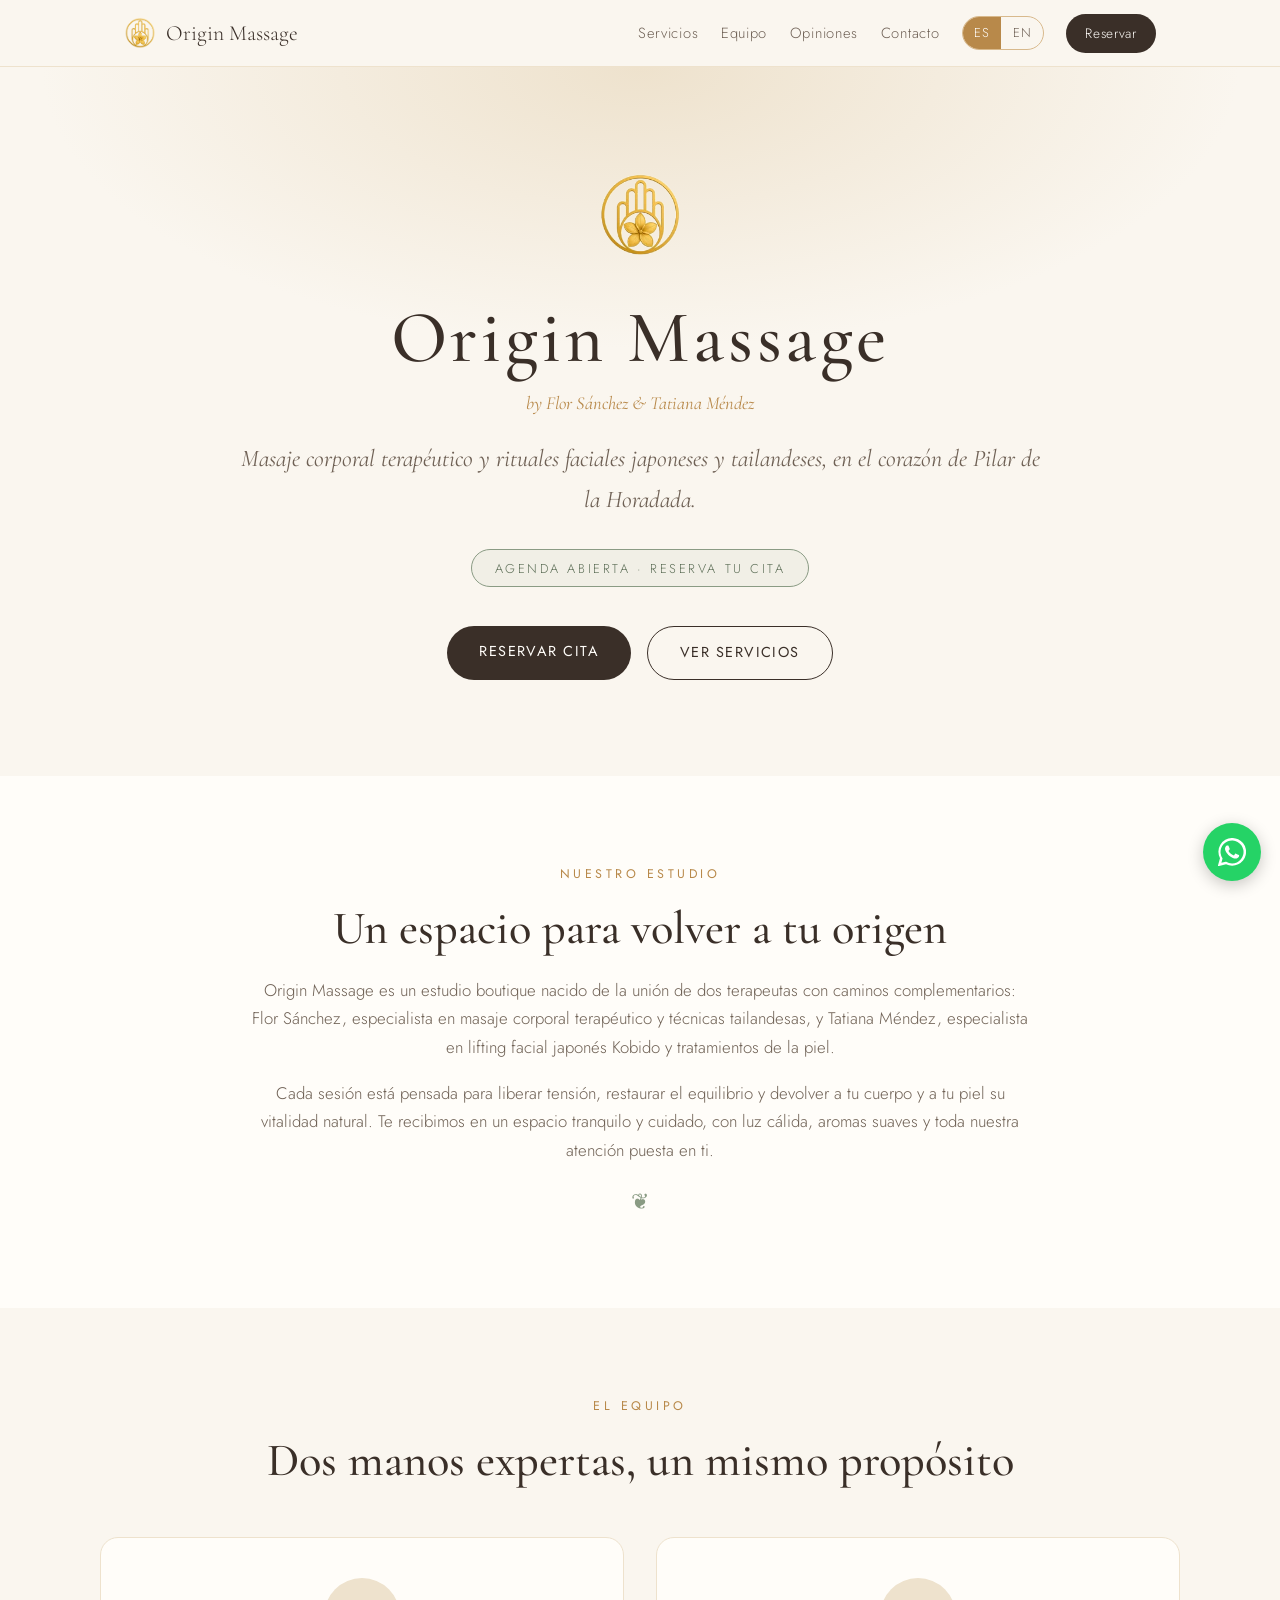
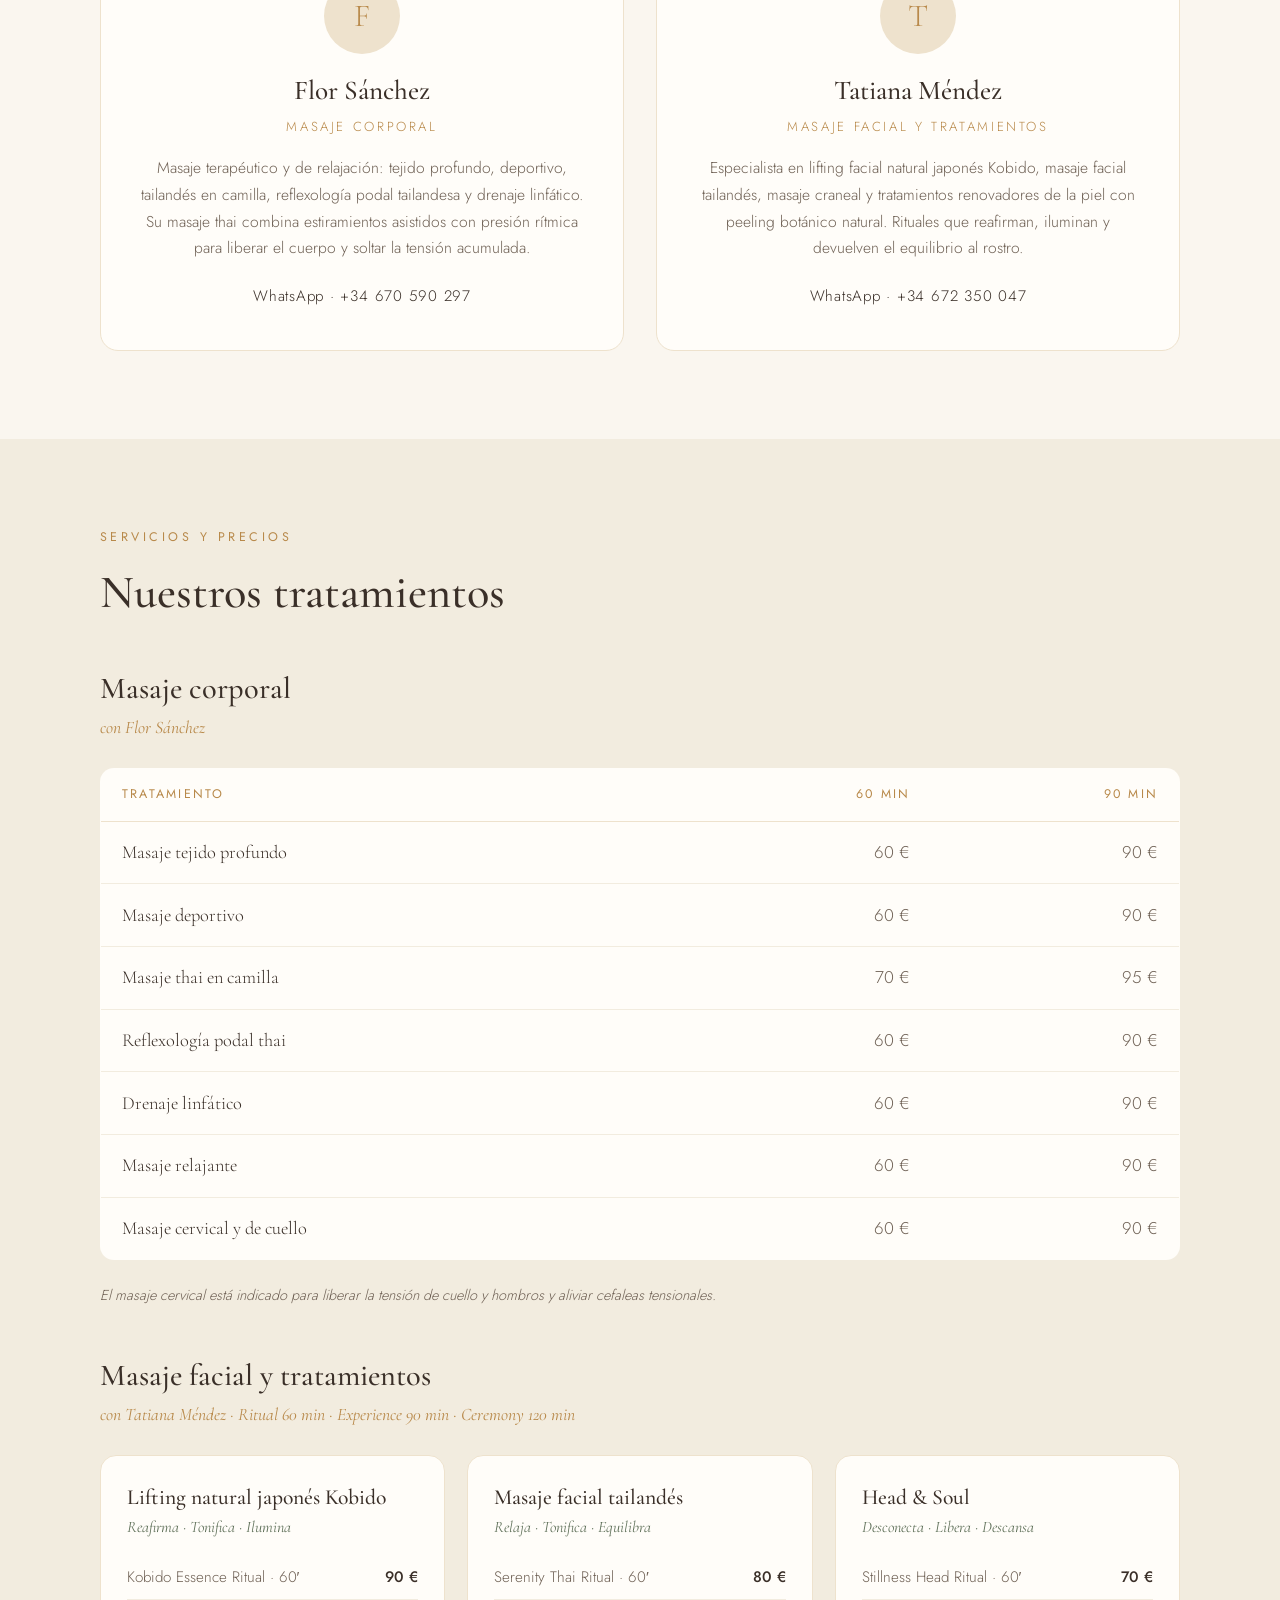
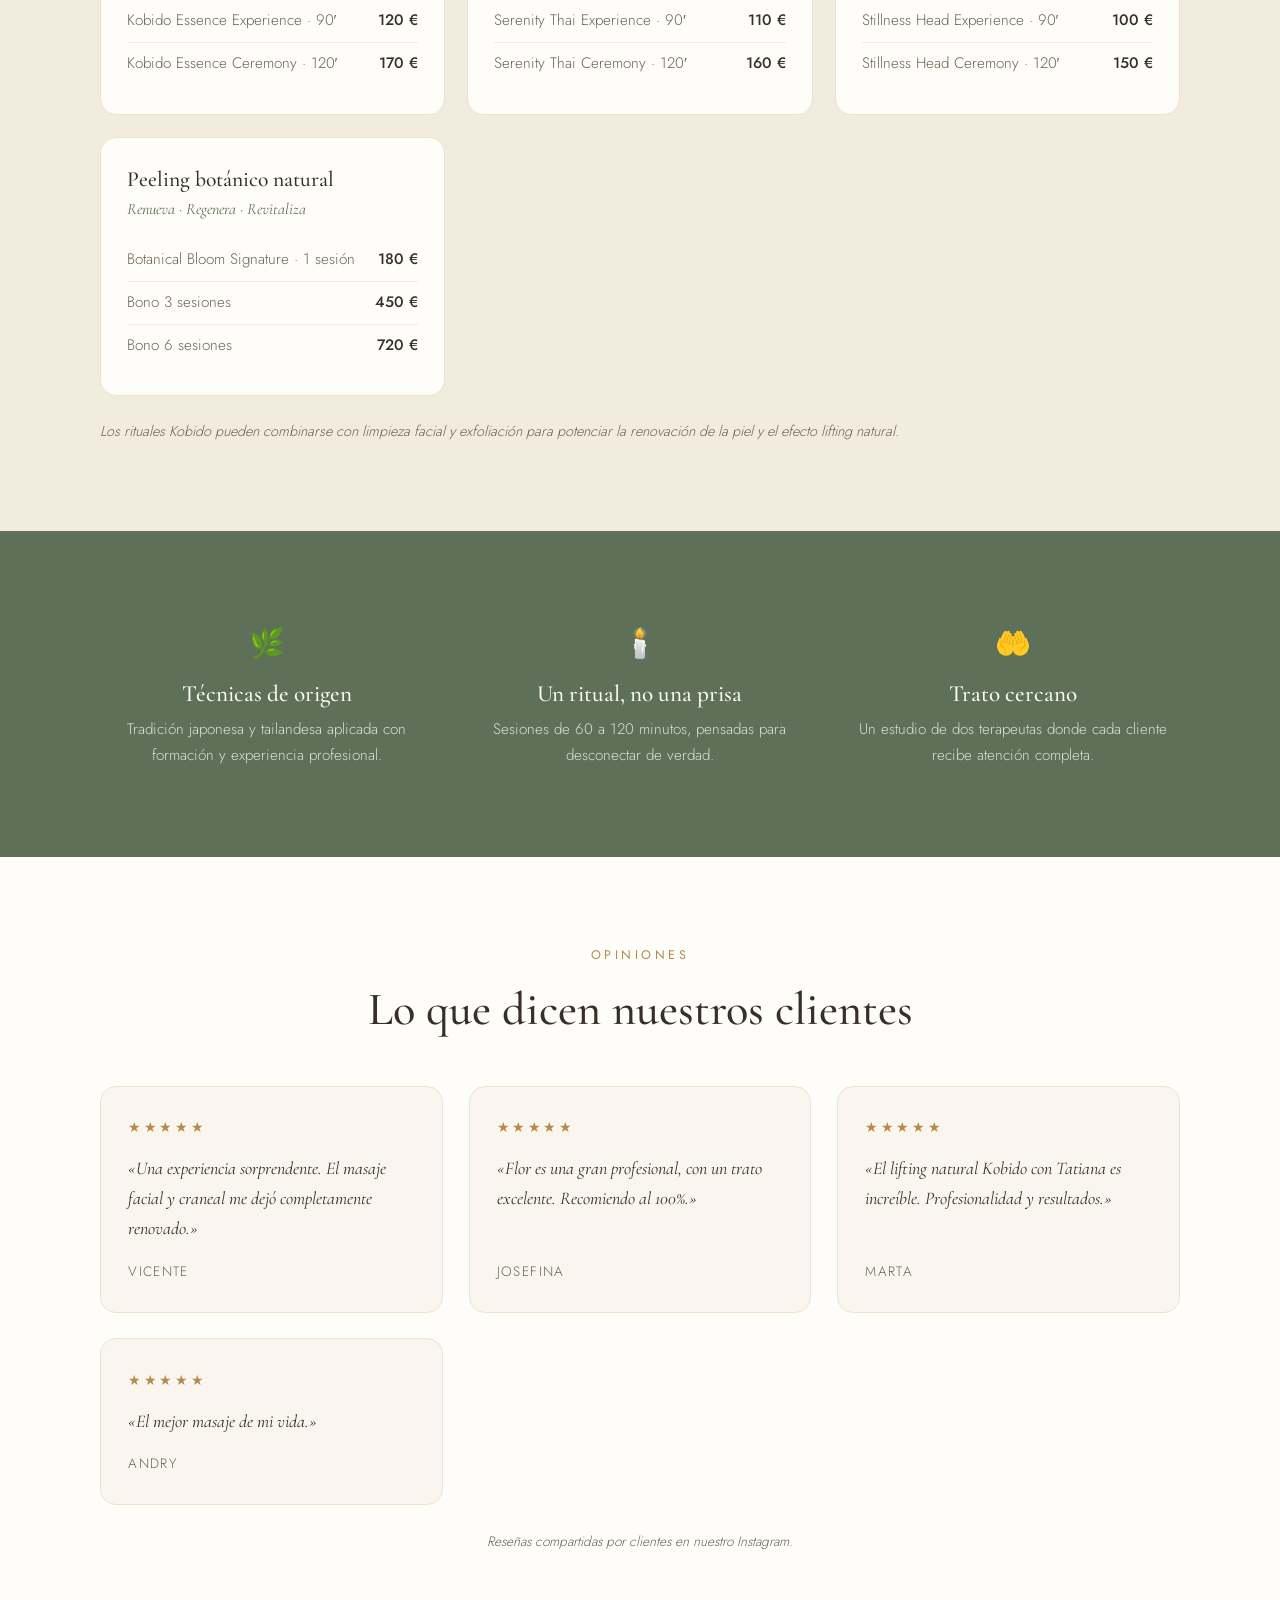
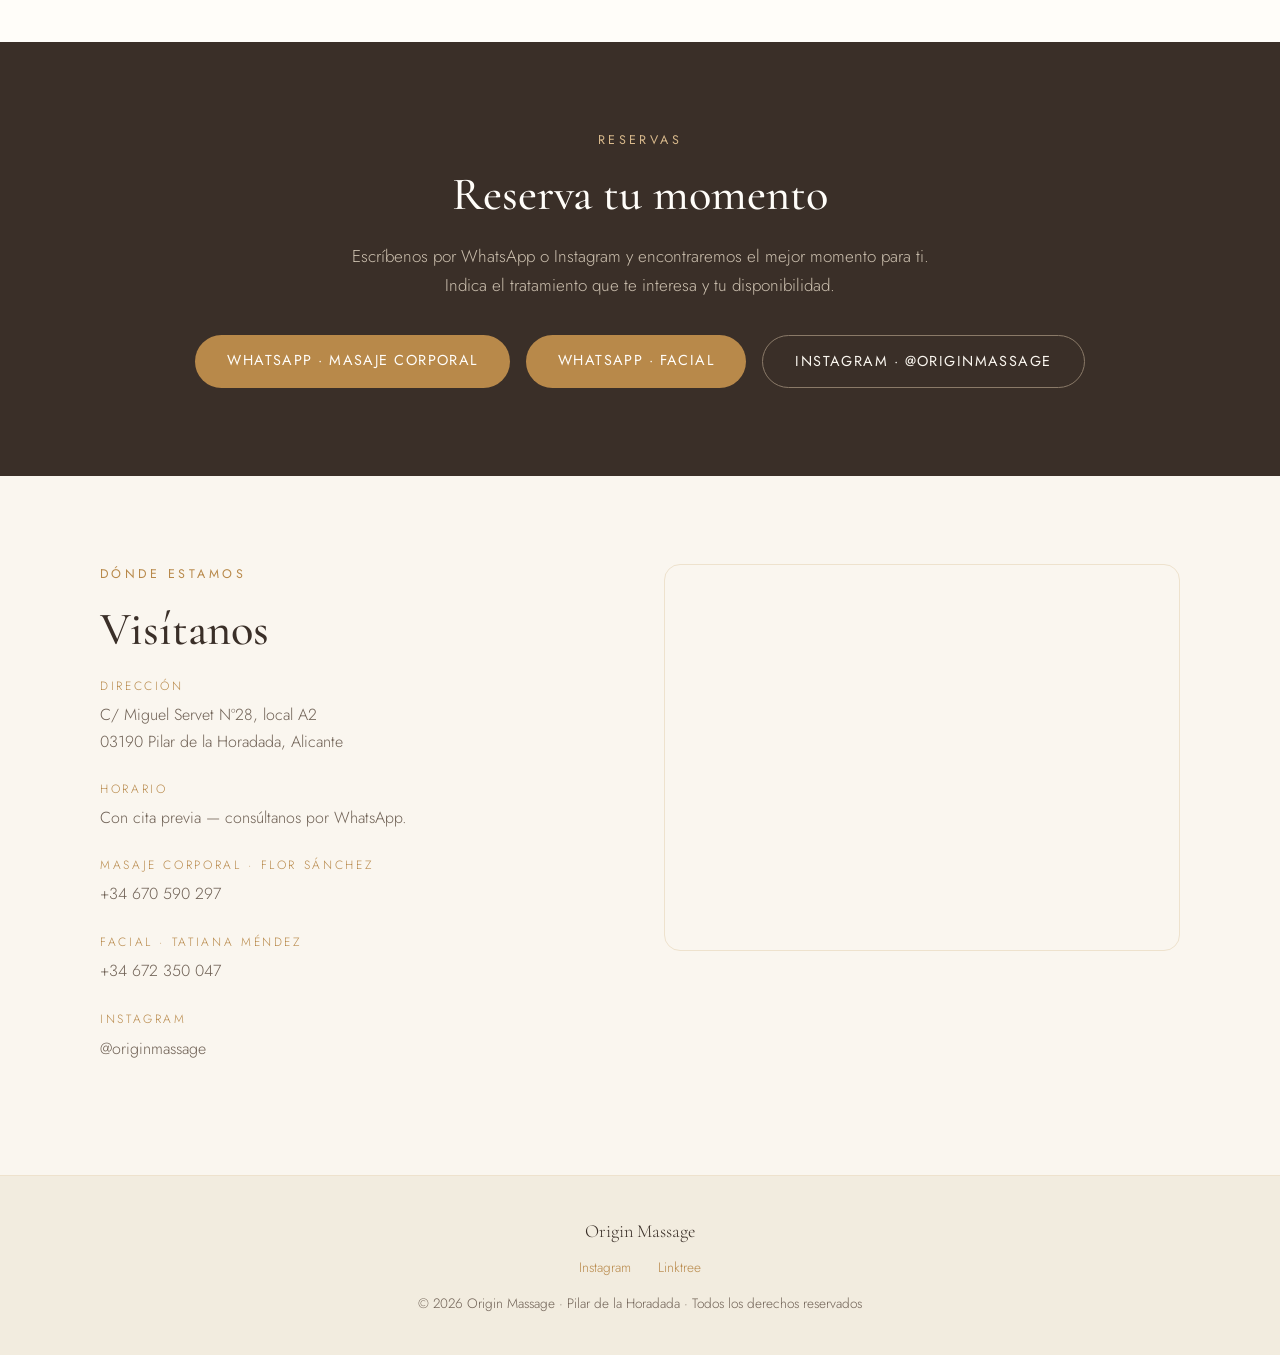
==== index.html @ 12d9b42e "Use the studio's real logo extracted from their Instagram profile 150x150 profile picture with white" ====
<!DOCTYPE html>
<html lang="es">
<head>
<meta charset="UTF-8">
<meta name="viewport" content="width=device-width, initial-scale=1.0">
<title>Origin Massage — Masajes y Tratamientos Faciales en Pilar de la Horadada</title>
<meta name="description" content="Origin Massage: estudio boutique de masaje corporal y tratamientos faciales (lifting japonés Kobido, masaje tailandés, drenaje linfático) en Pilar de la Horadada, Alicante. Reserva por WhatsApp o Instagram.">
<meta property="og:title" content="Origin Massage — Pilar de la Horadada">
<meta property="og:description" content="Masaje corporal terapéutico y rituales faciales Kobido. C/ Miguel Servet 28, Pilar de la Horadada. Reserva tu cita.">
<meta property="og:type" content="website">
<meta property="og:locale" content="es_ES">
<!-- TODO cuando haya dominio definitivo: descomentar y sustituir el dominio -->
<!--
<link rel="canonical" href="https://www.DOMINIO.es/">
<link rel="alternate" hreflang="es" href="https://www.DOMINIO.es/">
<link rel="alternate" hreflang="en" href="https://www.DOMINIO.es/en/">
<link rel="alternate" hreflang="x-default" href="https://www.DOMINIO.es/">
-->
<link rel="preload" href="assets/fonts/cormorant-var.woff2" as="font" type="font/woff2" crossorigin>
<link rel="preload" href="assets/fonts/jost-var.woff2" as="font" type="font/woff2" crossorigin>
<link rel="stylesheet" href="assets/css/style.css">
<link rel="icon" type="image/png" href="assets/img/logo.png">
<script type="application/ld+json">
{
  "@context": "https://schema.org",
  "@type": "HealthAndBeautyBusiness",
  "name": "Origin Massage",
  "alternateName": "ORIGIN MASSAGE by Flor Sánchez",
  "description": "Estudio boutique de masaje corporal y tratamientos faciales en Pilar de la Horadada: lifting japonés Kobido, masaje tailandés, tejido profundo, drenaje linfático.",
  "address": {
    "@type": "PostalAddress",
    "streetAddress": "C/ Miguel Servet Nº28, local A2",
    "addressLocality": "Pilar de la Horadada",
    "addressRegion": "Alicante",
    "postalCode": "03190",
    "addressCountry": "ES"
  },
  "geo": { "@type": "GeoCoordinates", "latitude": 37.859, "longitude": -0.788 },
  "telephone": ["+34670590297", "+34672350047"],
  "sameAs": [
    "https://www.instagram.com/originmassage/",
    "https://linktr.ee/originmassagepilardelahoradada"
  ],
  "priceRange": "€€",
  "currenciesAccepted": "EUR",
  "founder": [
    { "@type": "Person", "name": "Flor Sánchez", "jobTitle": "Masajista terapéutica" },
    { "@type": "Person", "name": "Tatiana Méndez", "jobTitle": "Especialista en masaje facial" }
  ],
  "hasOfferCatalog": {
    "@type": "OfferCatalog",
    "name": "Tratamientos",
    "itemListElement": [
      { "@type": "Offer", "itemOffered": { "@type": "Service", "name": "Masaje tejido profundo (60 min)" }, "price": "60", "priceCurrency": "EUR" },
      { "@type": "Offer", "itemOffered": { "@type": "Service", "name": "Masaje deportivo (60 min)" }, "price": "60", "priceCurrency": "EUR" },
      { "@type": "Offer", "itemOffered": { "@type": "Service", "name": "Masaje thai en camilla (60 min)" }, "price": "70", "priceCurrency": "EUR" },
      { "@type": "Offer", "itemOffered": { "@type": "Service", "name": "Reflexología podal thai (60 min)" }, "price": "60", "priceCurrency": "EUR" },
      { "@type": "Offer", "itemOffered": { "@type": "Service", "name": "Drenaje linfático (60 min)" }, "price": "60", "priceCurrency": "EUR" },
      { "@type": "Offer", "itemOffered": { "@type": "Service", "name": "Masaje relajante (60 min)" }, "price": "60", "priceCurrency": "EUR" },
      { "@type": "Offer", "itemOffered": { "@type": "Service", "name": "Masaje cervical y de cuello (60 min)" }, "price": "60", "priceCurrency": "EUR" },
      { "@type": "Offer", "itemOffered": { "@type": "Service", "name": "Lifting japonés Kobido — Kobido Essence Ritual (60 min)" }, "price": "90", "priceCurrency": "EUR" },
      { "@type": "Offer", "itemOffered": { "@type": "Service", "name": "Masaje facial tailandés — Serenity Thai Ritual (60 min)" }, "price": "80", "priceCurrency": "EUR" },
      { "@type": "Offer", "itemOffered": { "@type": "Service", "name": "Masaje craneal — Stillness Head Ritual (60 min)" }, "price": "70", "priceCurrency": "EUR" },
      { "@type": "Offer", "itemOffered": { "@type": "Service", "name": "Peeling botánico natural — Botanical Bloom Signature (1 sesión)" }, "price": "180", "priceCurrency": "EUR" }
    ]
  }
}
</script>
</head>
<body>

<header>
  <nav class="nav">
    <a href="#top" class="brand" aria-label="Origin Massage">
      <img src="assets/img/logo.png" alt="" width="32" height="32">
      Origin Massage
    </a>
    <button id="menu-btn" class="menu-btn" aria-expanded="false" aria-controls="nav-links" aria-label="Abrir menú">☰</button>
    <div class="nav-links" id="nav-links">
      <a href="#servicios">Servicios</a>
      <a href="#equipo">Equipo</a>
      <a href="#opiniones">Opiniones</a>
      <a href="#contacto">Contacto</a>
      <div class="lang-switch" aria-label="Idioma / Language">
        <a href="./" aria-current="true" lang="es">ES</a>
        <a href="en/" hreflang="en" lang="en">EN</a>
      </div>
      <a href="#reservar" class="nav-book">Reservar</a>
    </div>
  </nav>
</header>

<main id="top">

  <!-- HERO -->
  <section class="hero">
    <img class="hamsa" src="assets/img/logo.png" alt="" width="88" height="88">
    <h1>Origin Massage</h1>
    <div class="by">by Flor Sánchez &amp; Tatiana Méndez</div>
    <p class="tagline">Masaje corporal terapéutico y rituales faciales japoneses y tailandeses, en el corazón de Pilar de la Horadada.</p>
    <div class="open-badge">Agenda abierta · Reserva tu cita</div>
    <div class="hero-ctas">
      <a class="btn btn-solid" href="#reservar">Reservar cita</a>
      <a class="btn btn-line" href="#servicios">Ver servicios</a>
    </div>
  </section>

  <!-- SOBRE NOSOTRAS -->
  <section class="about reveal">
    <div class="wrap">
      <div class="eyebrow">Nuestro estudio</div>
      <h2 class="section-title">Un espacio para volver a tu origen</h2>
      <p>Origin Massage es un estudio boutique nacido de la unión de dos terapeutas con caminos complementarios: Flor Sánchez, especialista en masaje corporal terapéutico y técnicas tailandesas, y Tatiana Méndez, especialista en lifting facial japonés Kobido y tratamientos de la piel.</p>
      <p>Cada sesión está pensada para liberar tensión, restaurar el equilibrio y devolver a tu cuerpo y a tu piel su vitalidad natural. Te recibimos en un espacio tranquilo y cuidado, con luz cálida, aromas suaves y toda nuestra atención puesta en ti.</p>
      <div class="leaf">❦</div>
    </div>
  </section>

  <!-- EQUIPO -->
  <section class="therapists" id="equipo">
    <div class="wrap">
      <div class="eyebrow center">El equipo</div>
      <h2 class="section-title center">Dos manos expertas, un mismo propósito</h2>
      <div class="grid">
        <div class="t-card reveal">
          <div class="monogram">F</div>
          <h3>Flor Sánchez</h3>
          <div class="role">Masaje corporal</div>
          <p>Masaje terapéutico y de relajación: tejido profundo, deportivo, tailandés en camilla, reflexología podal tailandesa y drenaje linfático. Su masaje thai combina estiramientos asistidos con presión rítmica para liberar el cuerpo y soltar la tensión acumulada.</p>
          <a class="phone" href="https://wa.me/34670590297" target="_blank" rel="noopener">WhatsApp · +34 670 590 297</a>
        </div>
        <div class="t-card reveal">
          <div class="monogram">T</div>
          <h3>Tatiana Méndez</h3>
          <div class="role">Masaje facial y tratamientos</div>
          <p>Especialista en lifting facial natural japonés Kobido, masaje facial tailandés, masaje craneal y tratamientos renovadores de la piel con peeling botánico natural. Rituales que reafirman, iluminan y devuelven el equilibrio al rostro.</p>
          <a class="phone" href="https://wa.me/34672350047" target="_blank" rel="noopener">WhatsApp · +34 672 350 047</a>
        </div>
      </div>
    </div>
  </section>

  <!-- SERVICIOS -->
  <section class="services" id="servicios">
    <div class="wrap">
      <div class="eyebrow">Servicios y precios</div>
      <h2 class="section-title">Nuestros tratamientos</h2>

      <div class="svc-block reveal">
        <h3>Masaje corporal</h3>
        <div class="svc-sub">con Flor Sánchez</div>
        <div class="table-scroll">
          <table class="price">
            <thead>
              <tr>
                <th>Tratamiento</th>
                <th style="text-align:right">60 min</th>
                <th style="text-align:right">90 min</th>
              </tr>
            </thead>
            <tbody>
              <tr><td>Masaje tejido profundo</td><td class="p">60&nbsp;€</td><td class="p">90&nbsp;€</td></tr>
              <tr><td>Masaje deportivo</td><td class="p">60&nbsp;€</td><td class="p">90&nbsp;€</td></tr>
              <tr><td>Masaje thai en camilla</td><td class="p">70&nbsp;€</td><td class="p">95&nbsp;€</td></tr>
              <tr><td>Reflexología podal thai</td><td class="p">60&nbsp;€</td><td class="p">90&nbsp;€</td></tr>
              <tr><td>Drenaje linfático</td><td class="p">60&nbsp;€</td><td class="p">90&nbsp;€</td></tr>
              <tr><td>Masaje relajante</td><td class="p">60&nbsp;€</td><td class="p">90&nbsp;€</td></tr>
              <tr><td>Masaje cervical y de cuello</td><td class="p">60&nbsp;€</td><td class="p">90&nbsp;€</td></tr>
            </tbody>
          </table>
        </div>
        <p class="svc-note">El masaje cervical está indicado para liberar la tensión de cuello y hombros y aliviar cefaleas tensionales.</p>
      </div>

      <div class="svc-block reveal">
        <h3>Masaje facial y tratamientos</h3>
        <div class="svc-sub">con Tatiana Méndez · Ritual 60 min · Experience 90 min · Ceremony 120 min</div>
        <div class="ritual-grid">
          <div class="ritual">
            <h4>Lifting natural japonés Kobido</h4>
            <div class="benefit">Reafirma · Tonifica · Ilumina</div>
            <ul>
              <li><span>Kobido Essence Ritual · 60&prime;</span><b>90&nbsp;€</b></li>
              <li><span>Kobido Essence Experience · 90&prime;</span><b>120&nbsp;€</b></li>
              <li><span>Kobido Essence Ceremony · 120&prime;</span><b>170&nbsp;€</b></li>
            </ul>
          </div>
          <div class="ritual">
            <h4>Masaje facial tailandés</h4>
            <div class="benefit">Relaja · Tonifica · Equilibra</div>
            <ul>
              <li><span>Serenity Thai Ritual · 60&prime;</span><b>80&nbsp;€</b></li>
              <li><span>Serenity Thai Experience · 90&prime;</span><b>110&nbsp;€</b></li>
              <li><span>Serenity Thai Ceremony · 120&prime;</span><b>160&nbsp;€</b></li>
            </ul>
          </div>
          <div class="ritual">
            <h4>Head &amp; Soul</h4>
            <div class="benefit">Desconecta · Libera · Descansa</div>
            <ul>
              <li><span>Stillness Head Ritual · 60&prime;</span><b>70&nbsp;€</b></li>
              <li><span>Stillness Head Experience · 90&prime;</span><b>100&nbsp;€</b></li>
              <li><span>Stillness Head Ceremony · 120&prime;</span><b>150&nbsp;€</b></li>
            </ul>
          </div>
          <div class="ritual">
            <h4>Peeling botánico natural</h4>
            <div class="benefit">Renueva · Regenera · Revitaliza</div>
            <ul>
              <li><span>Botanical Bloom Signature · 1 sesión</span><b>180&nbsp;€</b></li>
              <li><span>Bono 3 sesiones</span><b>450&nbsp;€</b></li>
              <li><span>Bono 6 sesiones</span><b>720&nbsp;€</b></li>
            </ul>
          </div>
        </div>
        <p class="svc-note">Los rituales Kobido pueden combinarse con limpieza facial y exfoliación para potenciar la renovación de la piel y el efecto lifting natural.</p>
      </div>
    </div>
  </section>

  <!-- FILOSOFÍA -->
  <section class="philo reveal">
    <div class="wrap">
      <div>
        <div class="icon">🌿</div>
        <h4>Técnicas de origen</h4>
        <p>Tradición japonesa y tailandesa aplicada con formación y experiencia profesional.</p>
      </div>
      <div>
        <div class="icon">🕯️</div>
        <h4>Un ritual, no una prisa</h4>
        <p>Sesiones de 60 a 120 minutos, pensadas para desconectar de verdad.</p>
      </div>
      <div>
        <div class="icon">🤲</div>
        <h4>Trato cercano</h4>
        <p>Un estudio de dos terapeutas donde cada cliente recibe atención completa.</p>
      </div>
    </div>
  </section>

  <!-- OPINIONES -->
  <section class="reviews" id="opiniones">
    <div class="wrap">
      <div class="eyebrow center">Opiniones</div>
      <h2 class="section-title center">Lo que dicen nuestros clientes</h2>
      <div class="grid">
        <div class="review reveal">
          <div class="stars" aria-label="5 estrellas">★★★★★</div>
          <blockquote>«Una experiencia sorprendente. El masaje facial y craneal me dejó completamente renovado.»</blockquote>
          <cite>Vicente</cite>
        </div>
        <div class="review reveal">
          <div class="stars" aria-label="5 estrellas">★★★★★</div>
          <blockquote>«Flor es una gran profesional, con un trato excelente. Recomiendo al 100%.»</blockquote>
          <cite>Josefina</cite>
        </div>
        <div class="review reveal">
          <div class="stars" aria-label="5 estrellas">★★★★★</div>
          <blockquote>«El lifting natural Kobido con Tatiana es increíble. Profesionalidad y resultados.»</blockquote>
          <cite>Marta</cite>
        </div>
        <div class="review reveal">
          <div class="stars" aria-label="5 estrellas">★★★★★</div>
          <blockquote>«El mejor masaje de mi vida.»</blockquote>
          <cite>Andry</cite>
        </div>
      </div>
      <p class="src-note">Reseñas compartidas por clientes en nuestro Instagram.</p>
    </div>
  </section>

  <!-- RESERVAS -->
  <section class="booking" id="reservar">
    <div class="wrap">
      <div class="eyebrow">Reservas</div>
      <h2 class="section-title">Reserva tu momento</h2>
      <p>Escríbenos por WhatsApp o Instagram y encontraremos el mejor momento para ti. Indica el tratamiento que te interesa y tu disponibilidad.</p>
      <div class="hero-ctas">
        <!-- TODO: cuando el estudio reciba su enlace de cita.online, sustituir
             BOOKING_URL por el enlace real y descomentar este botón (también en en/index.html):
        <a class="btn btn-gold" href="BOOKING_URL" target="_blank" rel="noopener">Reservar online</a>
        -->
        <a class="btn btn-solid" href="https://wa.me/34670590297?text=Hola%2C%20me%20gustar%C3%ADa%20reservar%20un%20masaje%20corporal." target="_blank" rel="noopener">WhatsApp · Masaje corporal</a>
        <a class="btn btn-solid" href="https://wa.me/34672350047?text=Hola%2C%20me%20gustar%C3%ADa%20reservar%20un%20tratamiento%20facial." target="_blank" rel="noopener">WhatsApp · Facial</a>
        <a class="btn btn-line" href="https://www.instagram.com/originmassage/" target="_blank" rel="noopener">Instagram · @originmassage</a>
      </div>
    </div>
  </section>

  <!-- CONTACTO -->
  <section class="contact" id="contacto">
    <div class="wrap">
      <div class="reveal">
        <div class="eyebrow">Dónde estamos</div>
        <h2 class="section-title">Visítanos</h2>
        <div class="contact-item">
          <div class="label">Dirección</div>
          <div>C/ Miguel Servet Nº28, local A2<br>03190 Pilar de la Horadada, Alicante</div>
        </div>
        <div class="contact-item">
          <div class="label">Horario</div>
          <div>Con cita previa — consúltanos por WhatsApp.</div>
        </div>
        <div class="contact-item">
          <div class="label">Masaje corporal · Flor Sánchez</div>
          <a href="tel:+34670590297">+34 670 590 297</a>
        </div>
        <div class="contact-item">
          <div class="label">Facial · Tatiana Méndez</div>
          <a href="tel:+34672350047">+34 672 350 047</a>
        </div>
        <div class="contact-item">
          <div class="label">Instagram</div>
          <a href="https://www.instagram.com/originmassage/" target="_blank" rel="noopener">@originmassage</a>
        </div>
      </div>
      <div class="map-frame reveal">
        <iframe
          title="Mapa — Origin Massage, Pilar de la Horadada"
          src="https://www.google.com/maps?q=ORIGIN%20MASSAGE%20by%20Flor%20S%C3%A1nchez%2C%20C%2F%20Miguel%20Servet%2028%2C%2003190%20Pilar%20de%20la%20Horadada&ll=37.859,-0.788&z=17&output=embed"
          loading="lazy" referrerpolicy="no-referrer-when-downgrade"></iframe>
      </div>
    </div>
  </section>

</main>

<!-- Burbuja WhatsApp -->
<div class="wa-fab">
  <div class="wa-menu" id="wa-menu">
    <a href="https://wa.me/34670590297?text=Hola%2C%20me%20gustar%C3%ADa%20reservar%20un%20masaje%20corporal." target="_blank" rel="noopener">Masaje corporal · Flor</a>
    <a href="https://wa.me/34672350047?text=Hola%2C%20me%20gustar%C3%ADa%20reservar%20un%20tratamiento%20facial." target="_blank" rel="noopener">Facial · Tatiana</a>
  </div>
  <button id="wa-btn" class="wa-fab-btn" aria-expanded="false" aria-controls="wa-menu" aria-label="Reservar por WhatsApp">
    <svg viewBox="0 0 24 24" width="28" height="28" fill="currentColor" aria-hidden="true"><path d="M17.5 14.4c-.3-.15-1.76-.87-2.03-.97-.27-.1-.47-.15-.67.15-.2.3-.77.97-.94 1.17-.17.2-.35.22-.65.07-.3-.15-1.26-.46-2.4-1.48-.89-.79-1.49-1.77-1.66-2.07-.17-.3-.02-.46.13-.61.13-.13.3-.35.45-.52.15-.17.2-.3.3-.5.1-.2.05-.37-.02-.52-.07-.15-.67-1.62-.92-2.22-.24-.58-.49-.5-.67-.51h-.57c-.2 0-.52.07-.8.37-.27.3-1.04 1.02-1.04 2.5 0 1.47 1.07 2.89 1.22 3.09.15.2 2.1 3.2 5.08 4.49.71.3 1.26.49 1.7.63.71.22 1.36.19 1.87.12.57-.09 1.76-.72 2.01-1.42.25-.7.25-1.29.17-1.42-.07-.13-.27-.2-.57-.35Zm-5.45 7.44h-.01a9.87 9.87 0 0 1-5.03-1.38l-.36-.21-3.74.98 1-3.65-.24-.37a9.86 9.86 0 1 1 8.38 4.63Zm0-21.85A11.85 11.85 0 0 0 1.7 17.34L.03 23.46a.5.5 0 0 0 .61.61l6.26-1.64a11.85 11.85 0 1 0 5.15-22.44Z"/></svg>
  </button>
</div>

<footer>
  <div class="brand" style="font-size:1.15rem">Origin Massage</div>
  <div class="foot-links">
    <a href="https://www.instagram.com/originmassage/" target="_blank" rel="noopener">Instagram</a>
    <a href="https://linktr.ee/originmassagepilardelahoradada" target="_blank" rel="noopener">Linktree</a>
  </div>
  <div>© 2026 Origin Massage · Pilar de la Horadada · Todos los derechos reservados</div>
</footer>

<script src="assets/js/main.js" defer></script>
</body>
</html>
---- assets/css/style.css ----
/* ================= Origin Massage — shared styles ================= */

/* ---- self-hosted variable fonts (latin subset) ---- */
@font-face {
  font-family: 'Cormorant Garamond';
  font-style: normal;
  font-weight: 300 700;
  font-display: swap;
  src: url('../fonts/cormorant-var.woff2') format('woff2');
}
@font-face {
  font-family: 'Cormorant Garamond';
  font-style: italic;
  font-weight: 300 700;
  font-display: swap;
  src: url('../fonts/cormorant-italic-var.woff2') format('woff2');
}
@font-face {
  font-family: 'Jost';
  font-style: normal;
  font-weight: 100 900;
  font-display: swap;
  src: url('../fonts/jost-var.woff2') format('woff2');
}

:root {
  --cream: #faf6ef;
  --cream-2: #f2ecdf;
  --sand: #e9dfcc;
  --ink: #3a2f28;
  --ink-soft: #6f6155;
  --gold: #b8894a;
  --gold-soft: #d8b98c;
  --gold-pale: #eee2cd;
  --sage: #8a9b84;
  --sage-dark: #5f7059;
  --white: #fffdf9;
  --serif: 'Cormorant Garamond', Georgia, serif;
  --sans: 'Jost', 'Segoe UI', sans-serif;
}
* { margin: 0; padding: 0; box-sizing: border-box; }
html { scroll-behavior: smooth; }
body {
  font-family: var(--sans);
  font-weight: 300;
  color: var(--ink);
  background: var(--cream);
  line-height: 1.7;
  font-size: 17px;
}
h1, h2, h3, h4 { font-family: var(--serif); font-weight: 500; line-height: 1.2; }
a { color: var(--gold); text-decoration: none; }
img { max-width: 100%; }
section { padding: 5.5rem 1.5rem; }
.wrap { max-width: 1080px; margin: 0 auto; }
.eyebrow {
  font-size: .78rem; letter-spacing: .28em; text-transform: uppercase;
  color: var(--gold); margin-bottom: 1rem; font-weight: 400;
}
.section-title { font-size: clamp(2rem, 4.5vw, 2.9rem); margin-bottom: 1.2rem; }
.center { text-align: center; }

/* ---------- scroll reveal (JS adds .in-view; no-JS pages stay visible) ---------- */
html.js .reveal {
  opacity: 0;
  transform: translateY(22px);
  transition: opacity .7s ease, transform .7s ease;
}
html.js .reveal.in-view { opacity: 1; transform: none; }
@media (prefers-reduced-motion: reduce) {
  html { scroll-behavior: auto; }
  html.js .reveal { opacity: 1; transform: none; transition: none; }
}

/* ---------- header ---------- */
header {
  position: sticky; top: 0; z-index: 100;
  background: rgba(250, 246, 239, .93); backdrop-filter: blur(8px);
  border-bottom: 1px solid var(--gold-pale);
}
.nav {
  max-width: 1080px; margin: 0 auto; padding: .85rem 1.5rem;
  display: flex; align-items: center; gap: 1.2rem;
}
.brand { display: flex; align-items: center; gap: .6rem; font-family: var(--serif); font-size: 1.35rem; color: var(--ink); }
.brand svg, .brand img { width: 32px; height: 32px; flex-shrink: 0; }
.nav-links { display: flex; gap: 1.4rem; margin-left: auto; align-items: center; }
.nav-links > a { color: var(--ink-soft); font-size: .92rem; letter-spacing: .05em; }
.nav-links > a:hover { color: var(--gold); }
.lang-switch {
  border: 1px solid var(--gold-soft); border-radius: 999px; overflow: hidden;
  display: flex; font-size: .8rem;
}
.lang-switch a {
  padding: .32rem .7rem; color: var(--ink-soft); letter-spacing: .08em;
}
.lang-switch a[aria-current="true"] { background: var(--gold); color: var(--white); }
.nav-book {
  background: var(--ink); color: var(--white) !important; padding: .5rem 1.2rem;
  border-radius: 999px; font-size: .85rem !important; letter-spacing: .08em;
}
.nav-book:hover { background: var(--gold); }

/* mobile menu */
.menu-btn {
  display: none; margin-left: auto;
  background: none; border: 1px solid var(--gold-soft); border-radius: 8px;
  padding: .35rem .6rem; cursor: pointer; color: var(--ink); font-size: 1.1rem; line-height: 1;
}
@media (max-width: 820px) {
  .menu-btn { display: block; }
  .nav-links {
    display: none;
    position: absolute; top: 100%; left: 0; right: 0;
    flex-direction: column; align-items: stretch; gap: 0;
    background: var(--cream); border-bottom: 1px solid var(--gold-pale);
    padding: .5rem 1.5rem 1.2rem;
  }
  .nav-links.open { display: flex; }
  .nav-links > a { padding: .7rem 0; border-bottom: 1px solid var(--cream-2); font-size: 1rem; }
  .nav-links > a.nav-book { margin-top: .9rem; text-align: center; border-bottom: 0; }
  .lang-switch { margin: .9rem auto 0; align-self: center; }
}

/* ---------- hero ---------- */
.hero {
  text-align: center; padding: 6.5rem 1.5rem 6rem;
  background:
    radial-gradient(ellipse 65% 55% at 50% 0%, var(--gold-pale) 0%, transparent 72%),
    var(--cream);
}
.hero .hamsa { width: 88px; height: 88px; margin-bottom: 1.6rem; }
.hero h1 { font-size: clamp(2.6rem, 7vw, 4.6rem); font-weight: 500; letter-spacing: .05em; }
.hero .by {
  font-family: var(--serif); font-style: italic; color: var(--gold);
  font-size: 1.15rem; margin-top: .4rem;
}
.hero .tagline {
  font-family: var(--serif); font-style: italic; font-size: clamp(1.15rem, 2.5vw, 1.5rem);
  color: var(--ink-soft); margin: 1.2rem auto 0; max-width: 34em;
}
.hero .open-badge {
  display: inline-block; margin-top: 1.8rem; padding: .45rem 1.4rem;
  border: 1px solid var(--sage); border-radius: 999px;
  font-size: .8rem; letter-spacing: .2em; text-transform: uppercase; color: var(--sage-dark);
  background: rgba(138, 155, 132, .08);
}
.hero-ctas { margin-top: 2.4rem; display: flex; gap: 1rem; justify-content: center; flex-wrap: wrap; }
.btn {
  display: inline-block; padding: .85rem 2rem; border-radius: 999px;
  font-size: .9rem; letter-spacing: .1em; text-transform: uppercase; font-weight: 400;
  transition: all .25s ease;
}
.btn-solid { background: var(--ink); color: var(--white); }
.btn-solid:hover { background: var(--gold); color: var(--white); }
.btn-line { border: 1px solid var(--ink); color: var(--ink); }
.btn-line:hover { border-color: var(--gold); color: var(--gold); }
/* primary CTA for the cita.online booking link (activated once the link exists) */
.btn-gold { background: var(--gold); color: var(--white); box-shadow: 0 3px 14px rgba(184, 137, 74, .35); }
.btn-gold:hover { background: var(--gold-soft); color: var(--ink); }

/* ---------- about ---------- */
.about { background: var(--white); }
.about .wrap { max-width: 780px; text-align: center; }
.about p { color: var(--ink-soft); margin-bottom: 1.1rem; font-size: 1.05rem; }
.about .leaf { color: var(--sage); font-size: 1.4rem; margin-top: 1rem; }

/* ---------- therapists ---------- */
.therapists .grid { display: grid; grid-template-columns: repeat(auto-fit, minmax(300px, 1fr)); gap: 2rem; margin-top: 3rem; }
.t-card {
  background: var(--white); border: 1px solid var(--gold-pale); border-radius: 18px;
  padding: 2.5rem 2.2rem; text-align: center;
}
.t-card .monogram {
  width: 76px; height: 76px; margin: 0 auto 1.3rem; border-radius: 50%;
  background: var(--gold-pale); color: var(--gold);
  display: flex; align-items: center; justify-content: center;
  font-family: var(--serif); font-size: 2rem;
}
.t-card h3 { font-size: 1.7rem; }
.t-card .role { color: var(--gold); font-size: .82rem; letter-spacing: .2em; text-transform: uppercase; margin: .5rem 0 1.1rem; }
.t-card p { color: var(--ink-soft); font-size: .98rem; }
.t-card .phone { display: inline-block; margin-top: 1.4rem; color: var(--ink); font-size: .95rem; letter-spacing: .05em; }
.t-card .phone:hover { color: var(--gold); }

/* ---------- services ---------- */
.services { background: var(--cream-2); }
.svc-block { margin-top: 3.2rem; }
.svc-block > h3 { font-size: 1.9rem; margin-bottom: .3rem; }
.svc-block > .svc-sub { color: var(--gold); font-style: italic; font-family: var(--serif); font-size: 1.1rem; margin-bottom: 1.6rem; }
.table-scroll { overflow-x: auto; }
table.price {
  width: 100%; border-collapse: collapse; background: var(--white);
  border-radius: 14px; overflow: hidden; border: 1px solid var(--gold-pale);
}
table.price th, table.price td { padding: .95rem 1.3rem; text-align: left; }
table.price th {
  font-family: var(--sans); font-weight: 400; font-size: .78rem; letter-spacing: .18em;
  text-transform: uppercase; color: var(--gold); border-bottom: 1px solid var(--gold-pale);
}
table.price td { border-bottom: 1px solid var(--cream-2); }
table.price tr:last-child td { border-bottom: 0; }
table.price td.p { text-align: right; white-space: nowrap; color: var(--ink-soft); }
table.price td:first-child { font-family: var(--serif); font-size: 1.15rem; }

.ritual-grid { display: grid; grid-template-columns: repeat(auto-fit, minmax(255px, 1fr)); gap: 1.4rem; }
.ritual { background: var(--white); border: 1px solid var(--gold-pale); border-radius: 16px; padding: 1.8rem 1.6rem; }
.ritual h4 { font-size: 1.35rem; margin-bottom: .2rem; }
.ritual .benefit { color: var(--sage-dark); font-style: italic; font-family: var(--serif); font-size: 1rem; margin-bottom: 1rem; }
.ritual ul { list-style: none; }
.ritual li {
  display: flex; justify-content: space-between; gap: 1rem;
  padding: .5rem 0; border-bottom: 1px solid var(--cream-2); font-size: .95rem; color: var(--ink-soft);
}
.ritual li:last-child { border-bottom: 0; }
.ritual li b { font-weight: 500; color: var(--ink); white-space: nowrap; }
.svc-note { margin-top: 1.4rem; font-size: .9rem; color: var(--ink-soft); font-style: italic; }

/* ---------- philosophy strip ---------- */
.philo { background: var(--sage-dark); color: var(--cream); }
.philo .wrap { display: grid; grid-template-columns: repeat(auto-fit, minmax(220px, 1fr)); gap: 2.5rem; text-align: center; }
.philo h4 { color: var(--white); font-size: 1.45rem; margin-bottom: .5rem; }
.philo p { font-size: .95rem; color: #d9e0d5; }
.philo .icon { font-size: 1.8rem; margin-bottom: .8rem; }

/* ---------- testimonials ---------- */
.reviews { background: var(--white); }
.reviews .grid { display: grid; grid-template-columns: repeat(auto-fit, minmax(260px, 1fr)); gap: 1.6rem; margin-top: 3rem; }
.review {
  background: var(--cream); border: 1px solid var(--gold-pale); border-radius: 16px;
  padding: 1.8rem 1.7rem; display: flex; flex-direction: column;
}
.review .stars { color: var(--gold); letter-spacing: .18em; margin-bottom: .8rem; font-size: .9rem; }
.review blockquote { font-family: var(--serif); font-style: italic; font-size: 1.12rem; color: var(--ink); flex: 1; }
.review cite { display: block; margin-top: 1rem; font-style: normal; font-size: .85rem; letter-spacing: .1em; color: var(--ink-soft); text-transform: uppercase; }
.reviews .src-note { margin-top: 1.6rem; font-size: .85rem; color: var(--ink-soft); text-align: center; font-style: italic; }

/* ---------- booking ---------- */
.booking { background: var(--ink); color: var(--cream); text-align: center; }
.booking .eyebrow { color: var(--gold-soft); }
.booking .section-title { color: var(--white); }
.booking p { color: #cbbfae; max-width: 36em; margin: 0 auto 2.2rem; }
.booking .btn-solid { background: var(--gold); }
.booking .btn-solid:hover { background: var(--gold-soft); color: var(--ink); }
.booking .btn-line { border-color: #8a7a68; color: var(--cream); }
.booking .btn-line:hover { border-color: var(--gold-soft); color: var(--gold-soft); }
.booking .hero-ctas { margin-top: 0; }

/* ---------- contact ---------- */
.contact .wrap { display: grid; grid-template-columns: 1fr 1fr; gap: 3rem; align-items: start; }
@media (max-width: 820px) { .contact .wrap { grid-template-columns: 1fr; } }
.contact-item { margin-bottom: 1.5rem; }
.contact-item .label { font-size: .75rem; letter-spacing: .22em; text-transform: uppercase; color: var(--gold); margin-bottom: .25rem; }
.contact-item div:not(.label), .contact-item a { color: var(--ink-soft); font-size: 1rem; }
.contact-item a:hover { color: var(--gold); }
.map-frame {
  width: 100%; aspect-ratio: 4 / 3; border: 1px solid var(--gold-pale);
  border-radius: 16px; overflow: hidden;
}
.map-frame iframe { width: 100%; height: 100%; border: 0; filter: sepia(.22) saturate(.85); }

/* ---------- footer ---------- */
footer {
  background: var(--cream-2); text-align: center; padding: 2.5rem 1.5rem;
  font-size: .85rem; color: var(--ink-soft); border-top: 1px solid var(--gold-pale);
}
footer .brand { justify-content: center; margin-bottom: .6rem; }
footer .foot-links { margin-bottom: .8rem; }
footer .foot-links a { margin: 0 .7rem; }

/* ---------- sticky WhatsApp bubble ---------- */
.wa-fab { position: fixed; right: 1.2rem; bottom: 1.2rem; z-index: 200; text-align: right; }
.wa-fab-btn {
  width: 58px; height: 58px; border-radius: 50%; border: 0; cursor: pointer;
  background: #25d366; color: #fff; font-size: 1.7rem; line-height: 1;
  box-shadow: 0 4px 16px rgba(0, 0, 0, .22);
  display: flex; align-items: center; justify-content: center;
  transition: transform .2s ease;
}
.wa-fab-btn:hover { transform: scale(1.07); }
.wa-menu {
  display: none; margin-bottom: .7rem; flex-direction: column; gap: .5rem; align-items: flex-end;
}
.wa-menu.open { display: flex; }
.wa-menu a {
  background: var(--white); color: var(--ink); border: 1px solid var(--gold-pale);
  border-radius: 999px; padding: .55rem 1.2rem; font-size: .88rem;
  box-shadow: 0 3px 12px rgba(0, 0, 0, .12); white-space: nowrap;
}
.wa-menu a:hover { color: var(--gold); }
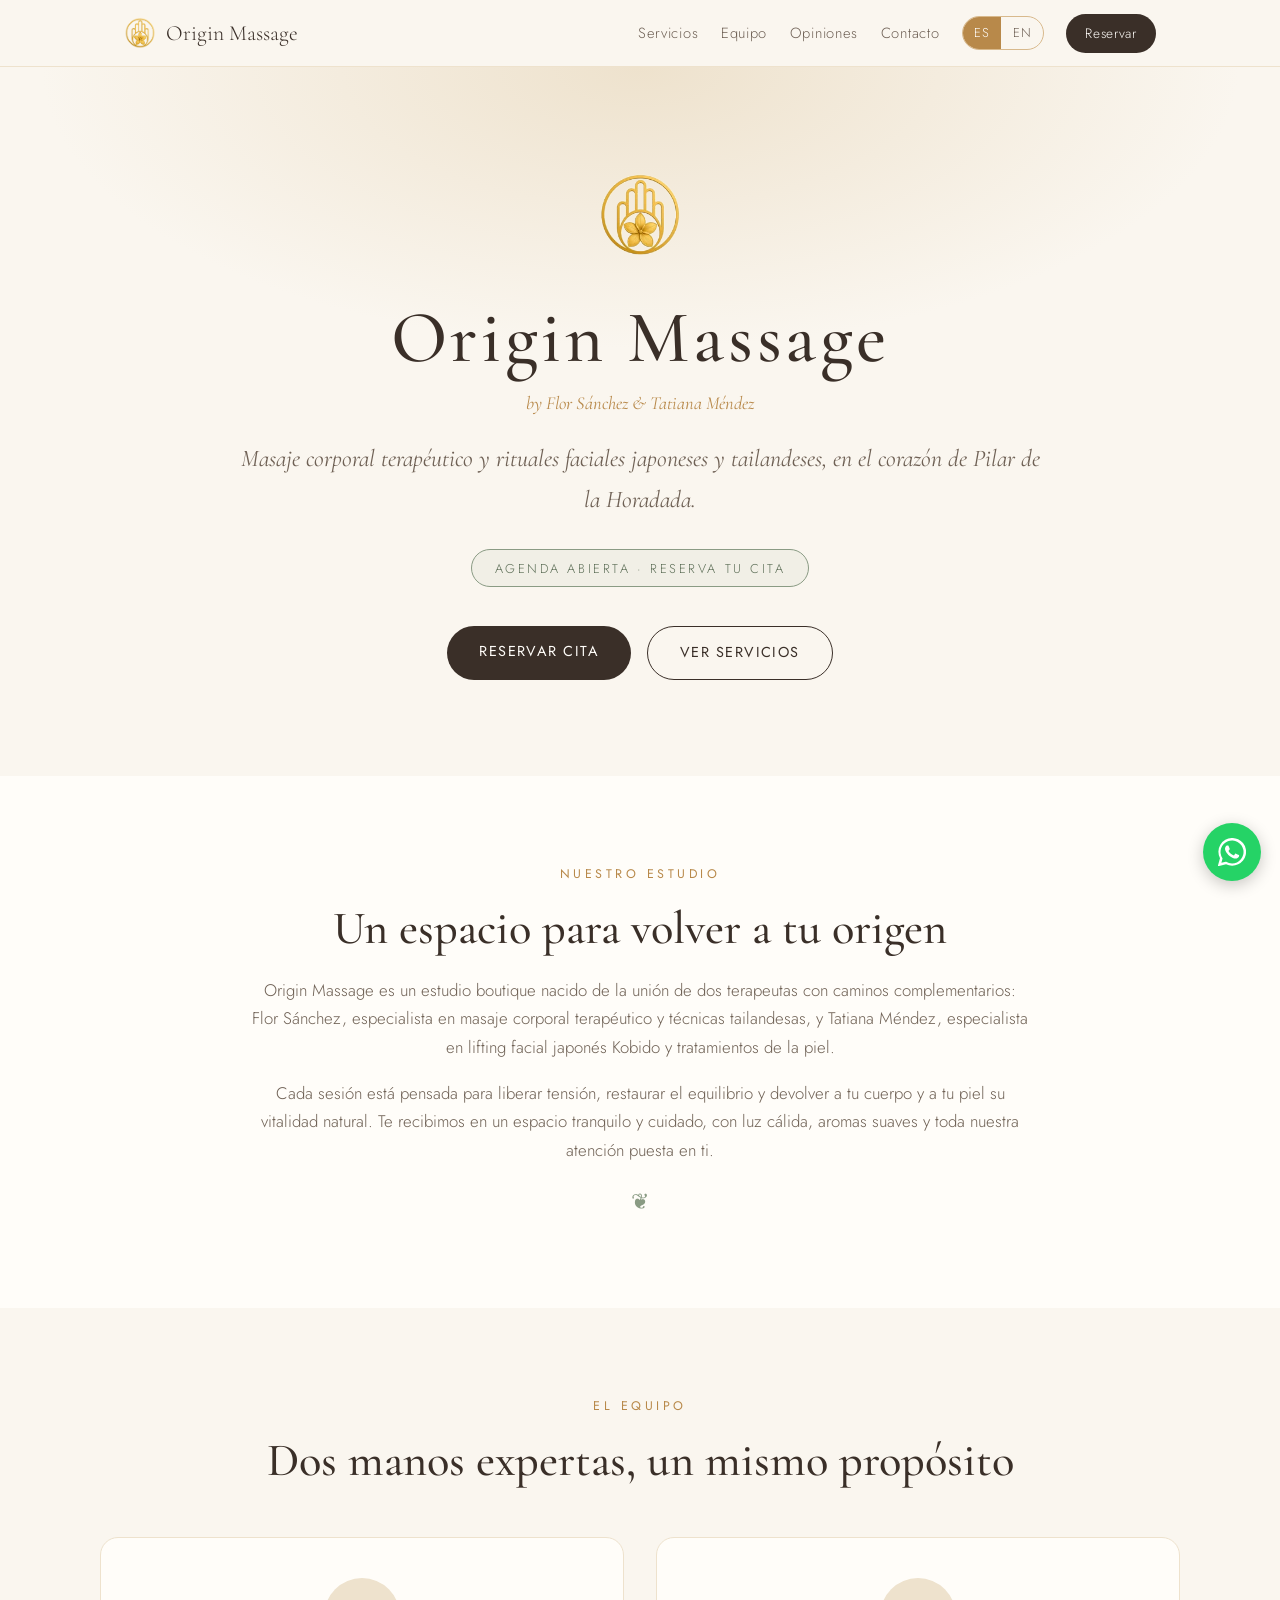
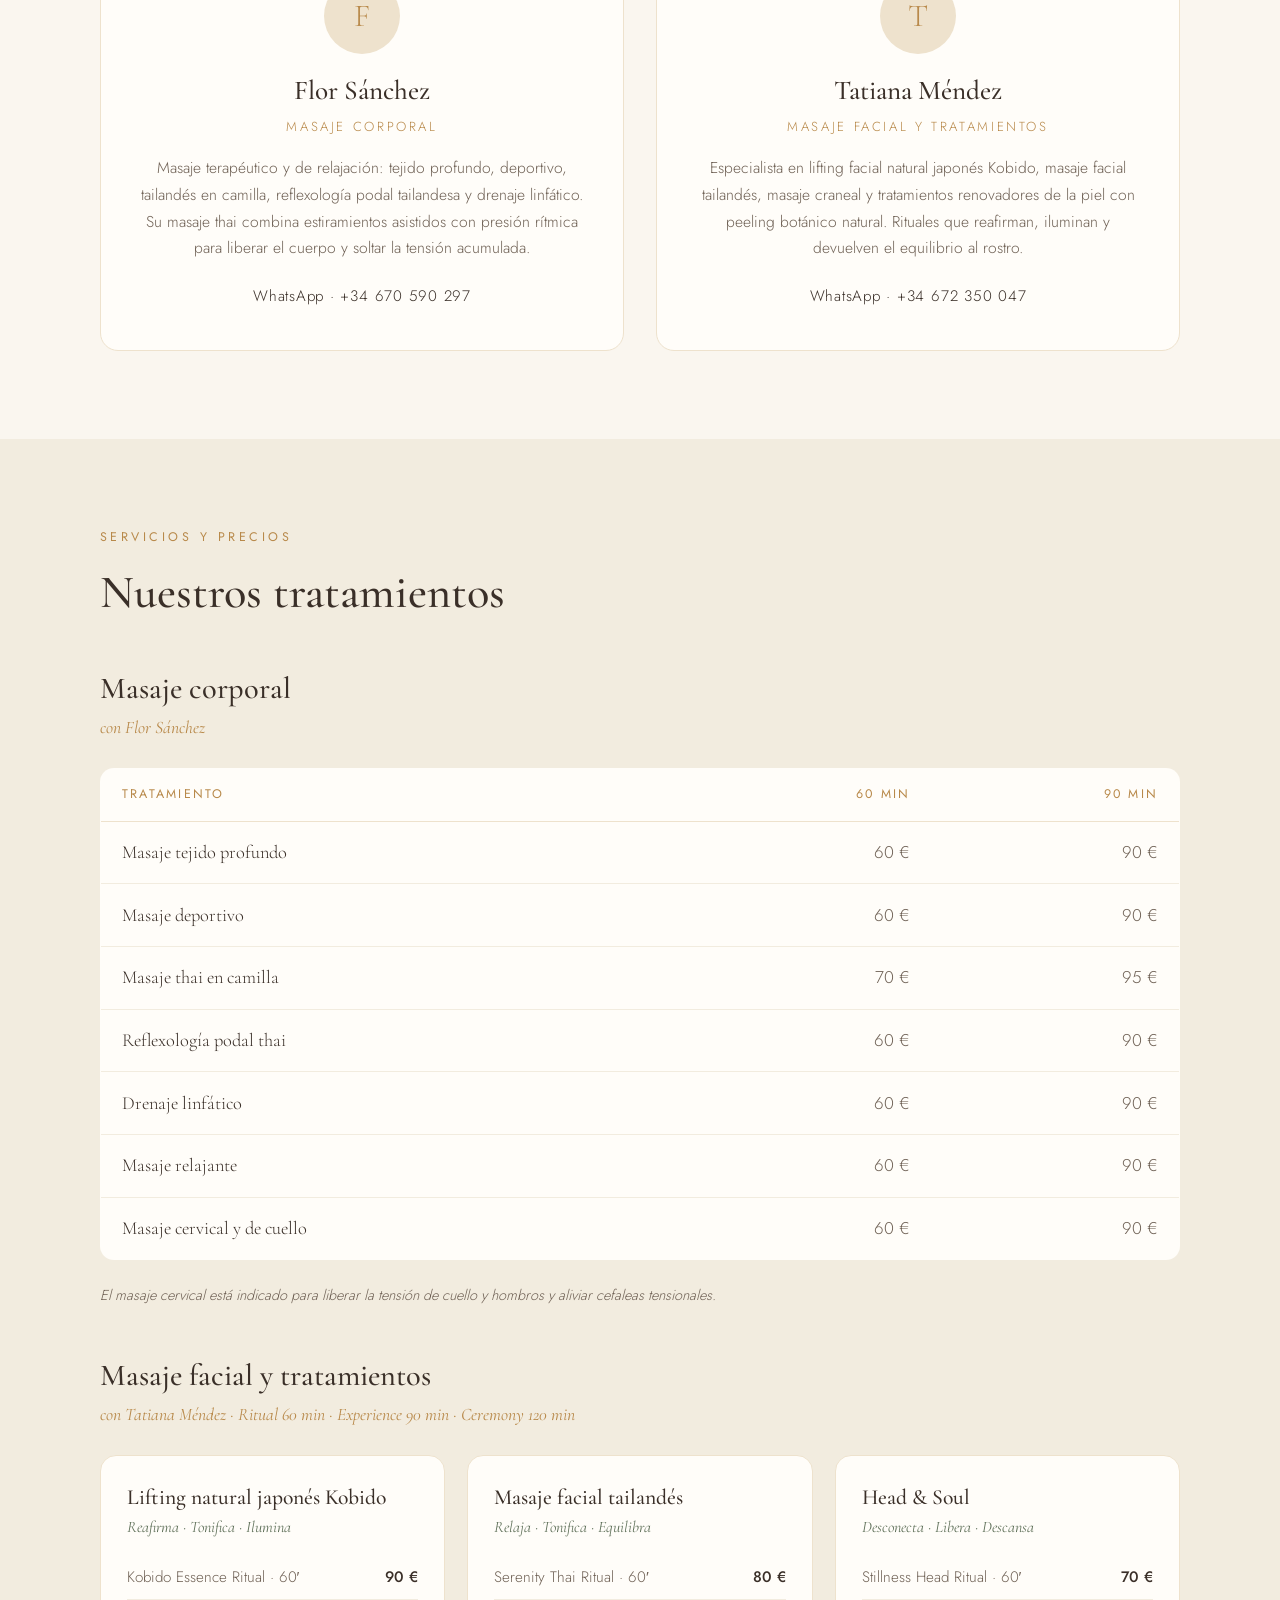
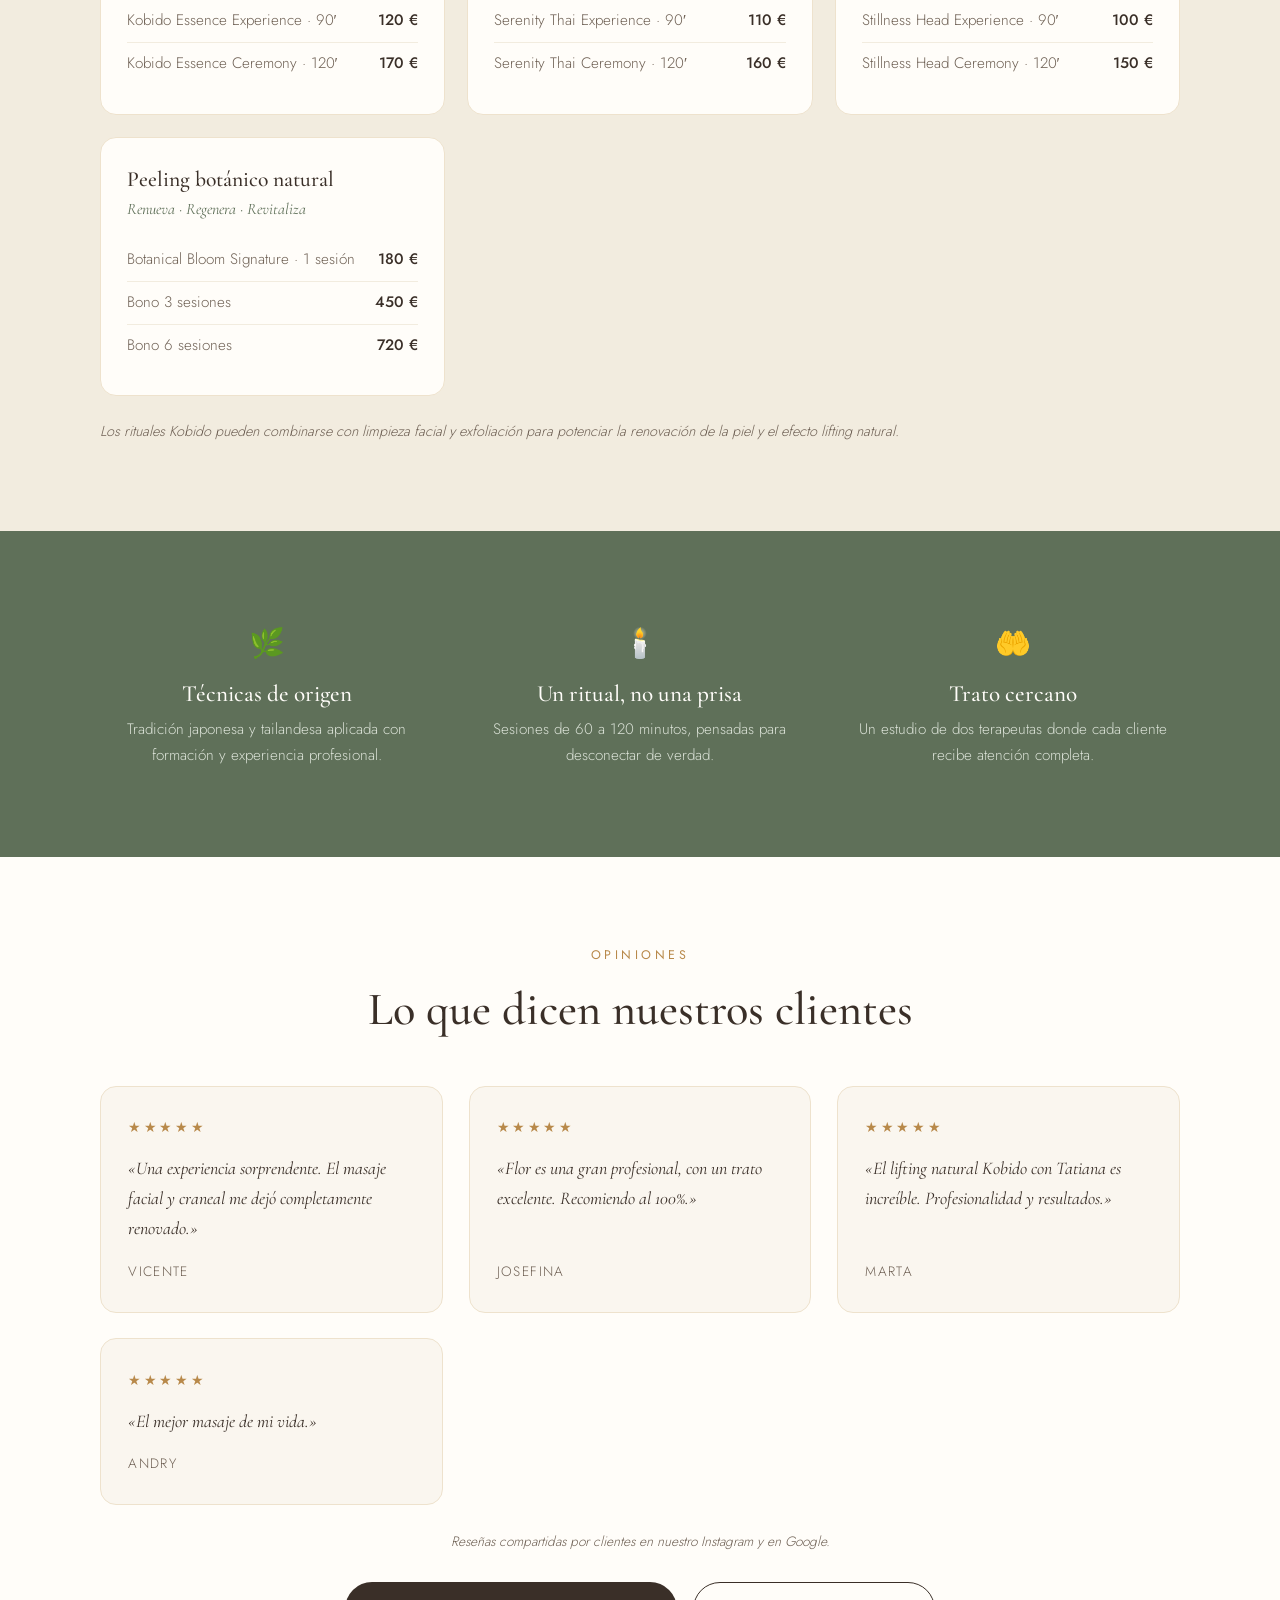
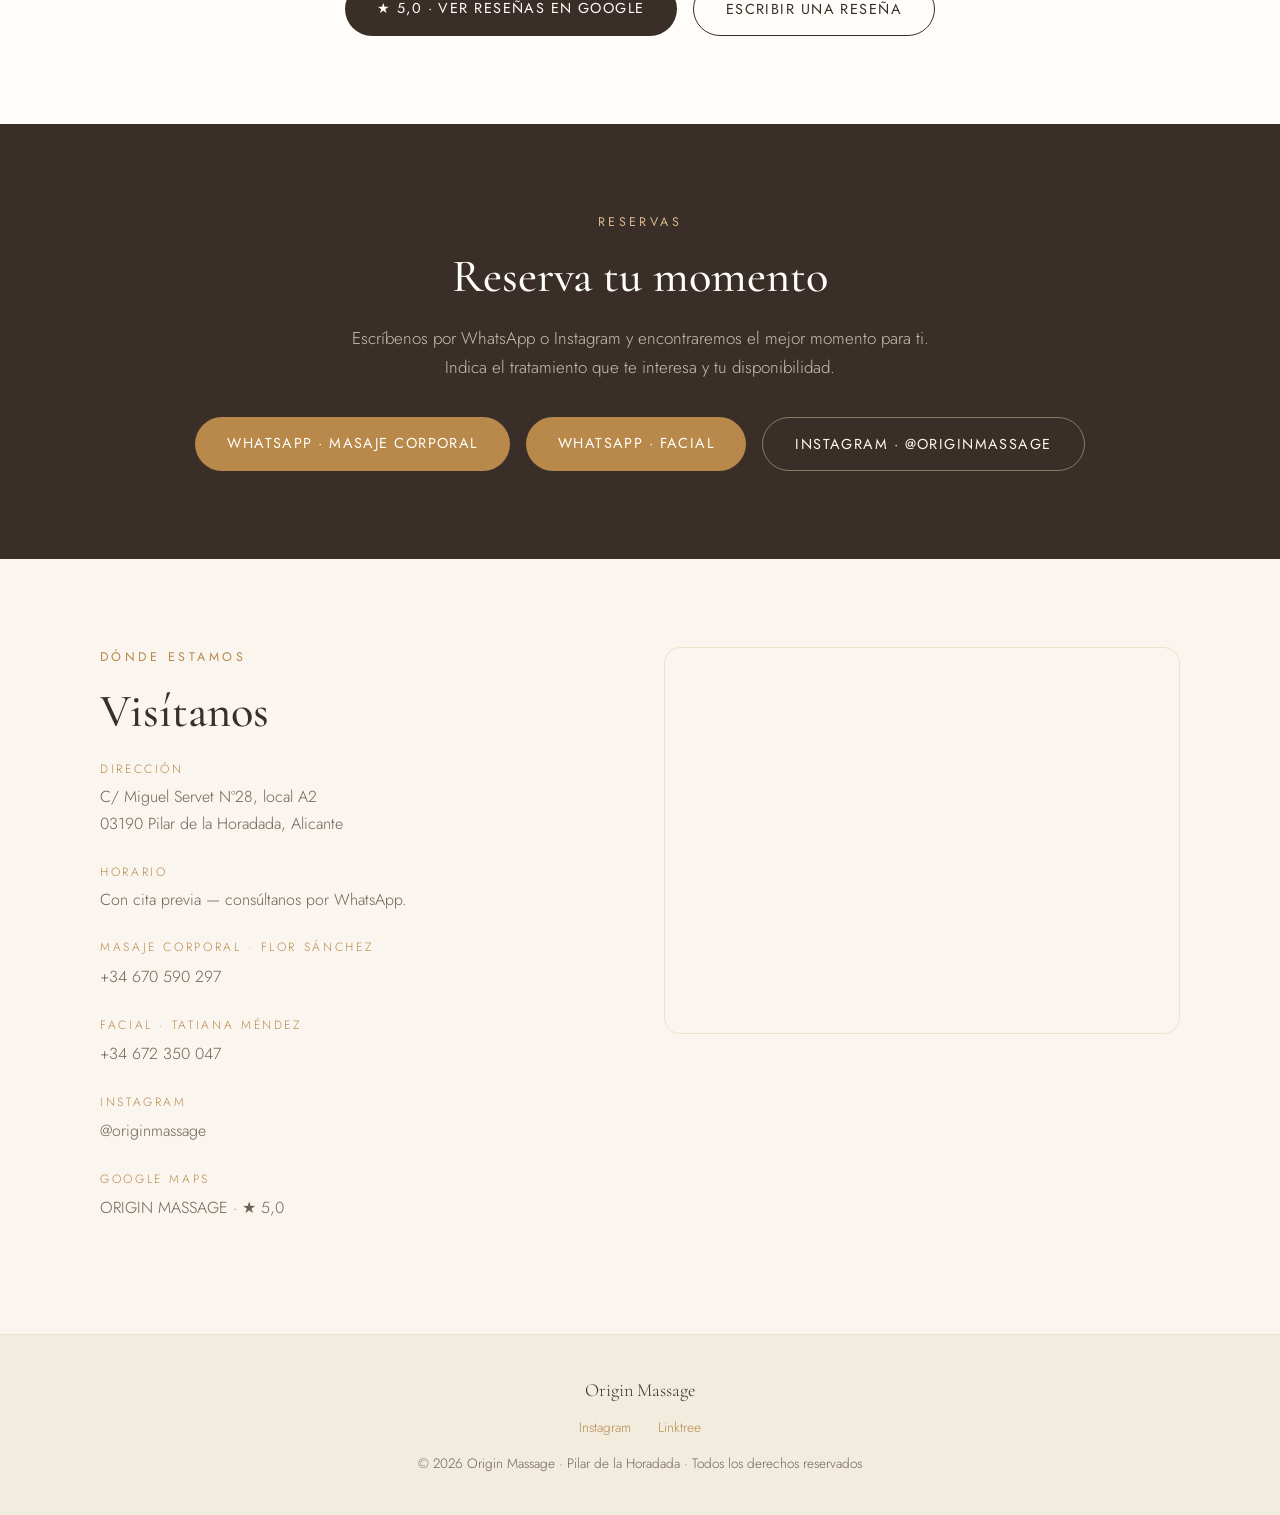
==== commit 28c101c7: "Link Google reviews (5.0 rating) on both pages Adds see-reviews and write-a-review buttons using the" ====
--- a/index.html
+++ b/index.html
@@ -9,13 +9,12 @@
 <meta property="og:description" content="Masaje corporal terapéutico y rituales faciales Kobido. C/ Miguel Servet 28, Pilar de la Horadada. Reserva tu cita.">
 <meta property="og:type" content="website">
 <meta property="og:locale" content="es_ES">
-<!-- TODO cuando haya dominio definitivo: descomentar y sustituir el dominio -->
-<!--
-<link rel="canonical" href="https://www.DOMINIO.es/">
-<link rel="alternate" hreflang="es" href="https://www.DOMINIO.es/">
-<link rel="alternate" hreflang="en" href="https://www.DOMINIO.es/en/">
-<link rel="alternate" hreflang="x-default" href="https://www.DOMINIO.es/">
--->
+<meta property="og:url" content="https://originmassage.es/">
+<meta property="og:image" content="https://originmassage.es/assets/img/logo.png">
+<link rel="canonical" href="https://originmassage.es/">
+<link rel="alternate" hreflang="es" href="https://originmassage.es/">
+<link rel="alternate" hreflang="en" href="https://originmassage.es/en/">
+<link rel="alternate" hreflang="x-default" href="https://originmassage.es/">
 <link rel="preload" href="assets/fonts/cormorant-var.woff2" as="font" type="font/woff2" crossorigin>
 <link rel="preload" href="assets/fonts/jost-var.woff2" as="font" type="font/woff2" crossorigin>
 <link rel="stylesheet" href="assets/css/style.css">
@@ -26,6 +25,9 @@
   "@type": "HealthAndBeautyBusiness",
   "name": "Origin Massage",
   "alternateName": "ORIGIN MASSAGE by Flor Sánchez",
+  "url": "https://originmassage.es/",
+  "image": "https://originmassage.es/assets/img/logo.png",
+  "logo": "https://originmassage.es/assets/img/logo.png",
   "description": "Estudio boutique de masaje corporal y tratamientos faciales en Pilar de la Horadada: lifting japonés Kobido, masaje tailandés, tejido profundo, drenaje linfático.",
   "address": {
     "@type": "PostalAddress",
@@ -35,7 +37,8 @@
     "postalCode": "03190",
     "addressCountry": "ES"
   },
-  "geo": { "@type": "GeoCoordinates", "latitude": 37.859, "longitude": -0.788 },
+  "geo": { "@type": "GeoCoordinates", "latitude": 37.85882, "longitude": -0.7877999 },
+  "hasMap": "https://maps.google.com/?cid=11726872775915599812",
   "telephone": ["+34670590297", "+34672350047"],
   "sameAs": [
     "https://www.instagram.com/originmassage/",
@@ -266,7 +269,11 @@
           <cite>Andry</cite>
         </div>
       </div>
-      <p class="src-note">Reseñas compartidas por clientes en nuestro Instagram.</p>
+      <p class="src-note">Reseñas compartidas por clientes en nuestro Instagram y en Google.</p>
+      <div class="hero-ctas" style="margin-top:1.8rem">
+        <a class="btn btn-solid" href="https://search.google.com/local/reviews?placeid=ChIJMy55xdwPYw0RxPeldqg4vqI" target="_blank" rel="noopener">★ 5,0 · Ver reseñas en Google</a>
+        <a class="btn btn-line" href="https://search.google.com/local/writereview?placeid=ChIJMy55xdwPYw0RxPeldqg4vqI" target="_blank" rel="noopener">Escribir una reseña</a>
+      </div>
     </div>
   </section>
 
@@ -314,11 +321,15 @@
           <div class="label">Instagram</div>
           <a href="https://www.instagram.com/originmassage/" target="_blank" rel="noopener">@originmassage</a>
         </div>
+        <div class="contact-item">
+          <div class="label">Google Maps</div>
+          <a href="https://maps.google.com/?cid=11726872775915599812" target="_blank" rel="noopener">ORIGIN MASSAGE · ★ 5,0</a>
+        </div>
       </div>
       <div class="map-frame reveal">
         <iframe
           title="Mapa — Origin Massage, Pilar de la Horadada"
-          src="https://www.google.com/maps?q=ORIGIN%20MASSAGE%20by%20Flor%20S%C3%A1nchez%2C%20C%2F%20Miguel%20Servet%2028%2C%2003190%20Pilar%20de%20la%20Horadada&ll=37.859,-0.788&z=17&output=embed"
+          src="https://www.google.com/maps?q=ORIGIN%20MASSAGE%20by%20Flor%20S%C3%A1nchez%2C%20C%2F%20Miguel%20Servet%2028%2C%2003190%20Pilar%20de%20la%20Horadada&ll=37.85882,-0.7877999&z=17&output=embed"
           loading="lazy" referrerpolicy="no-referrer-when-downgrade"></iframe>
       </div>
     </div>
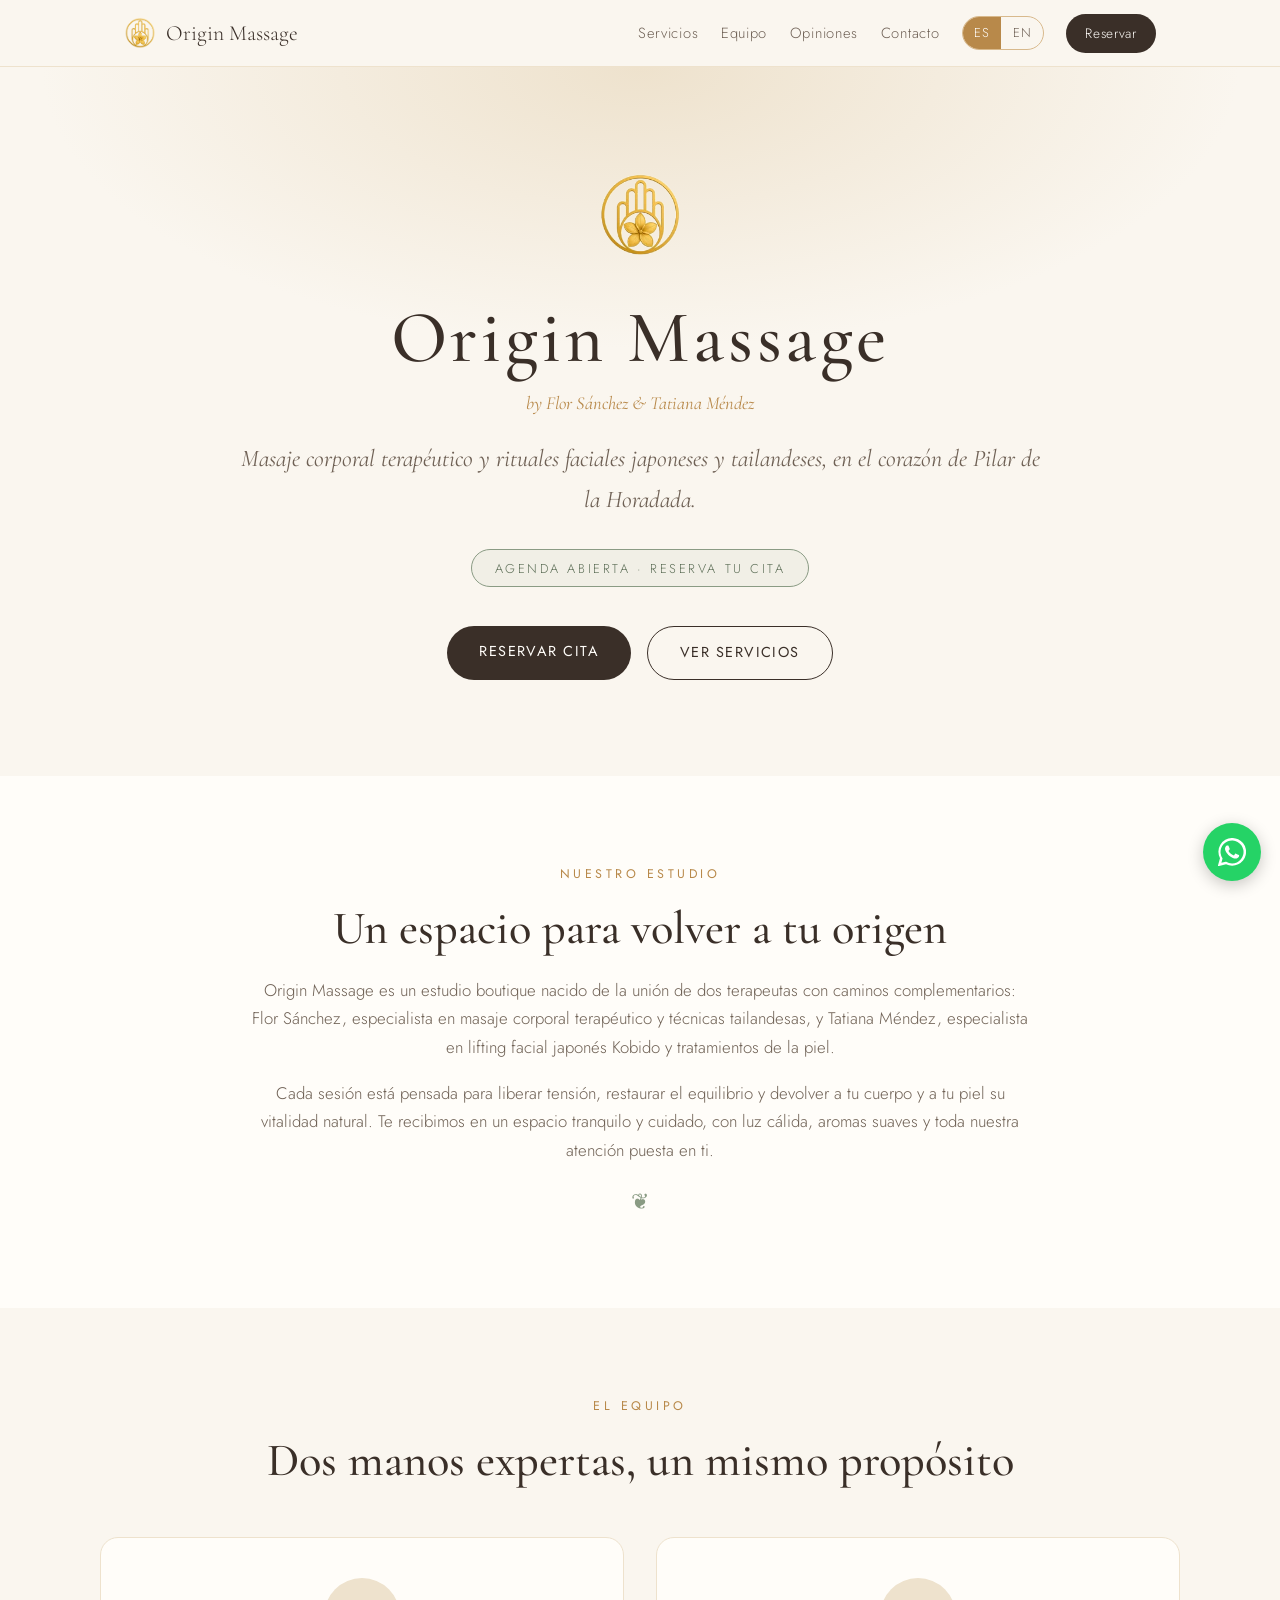
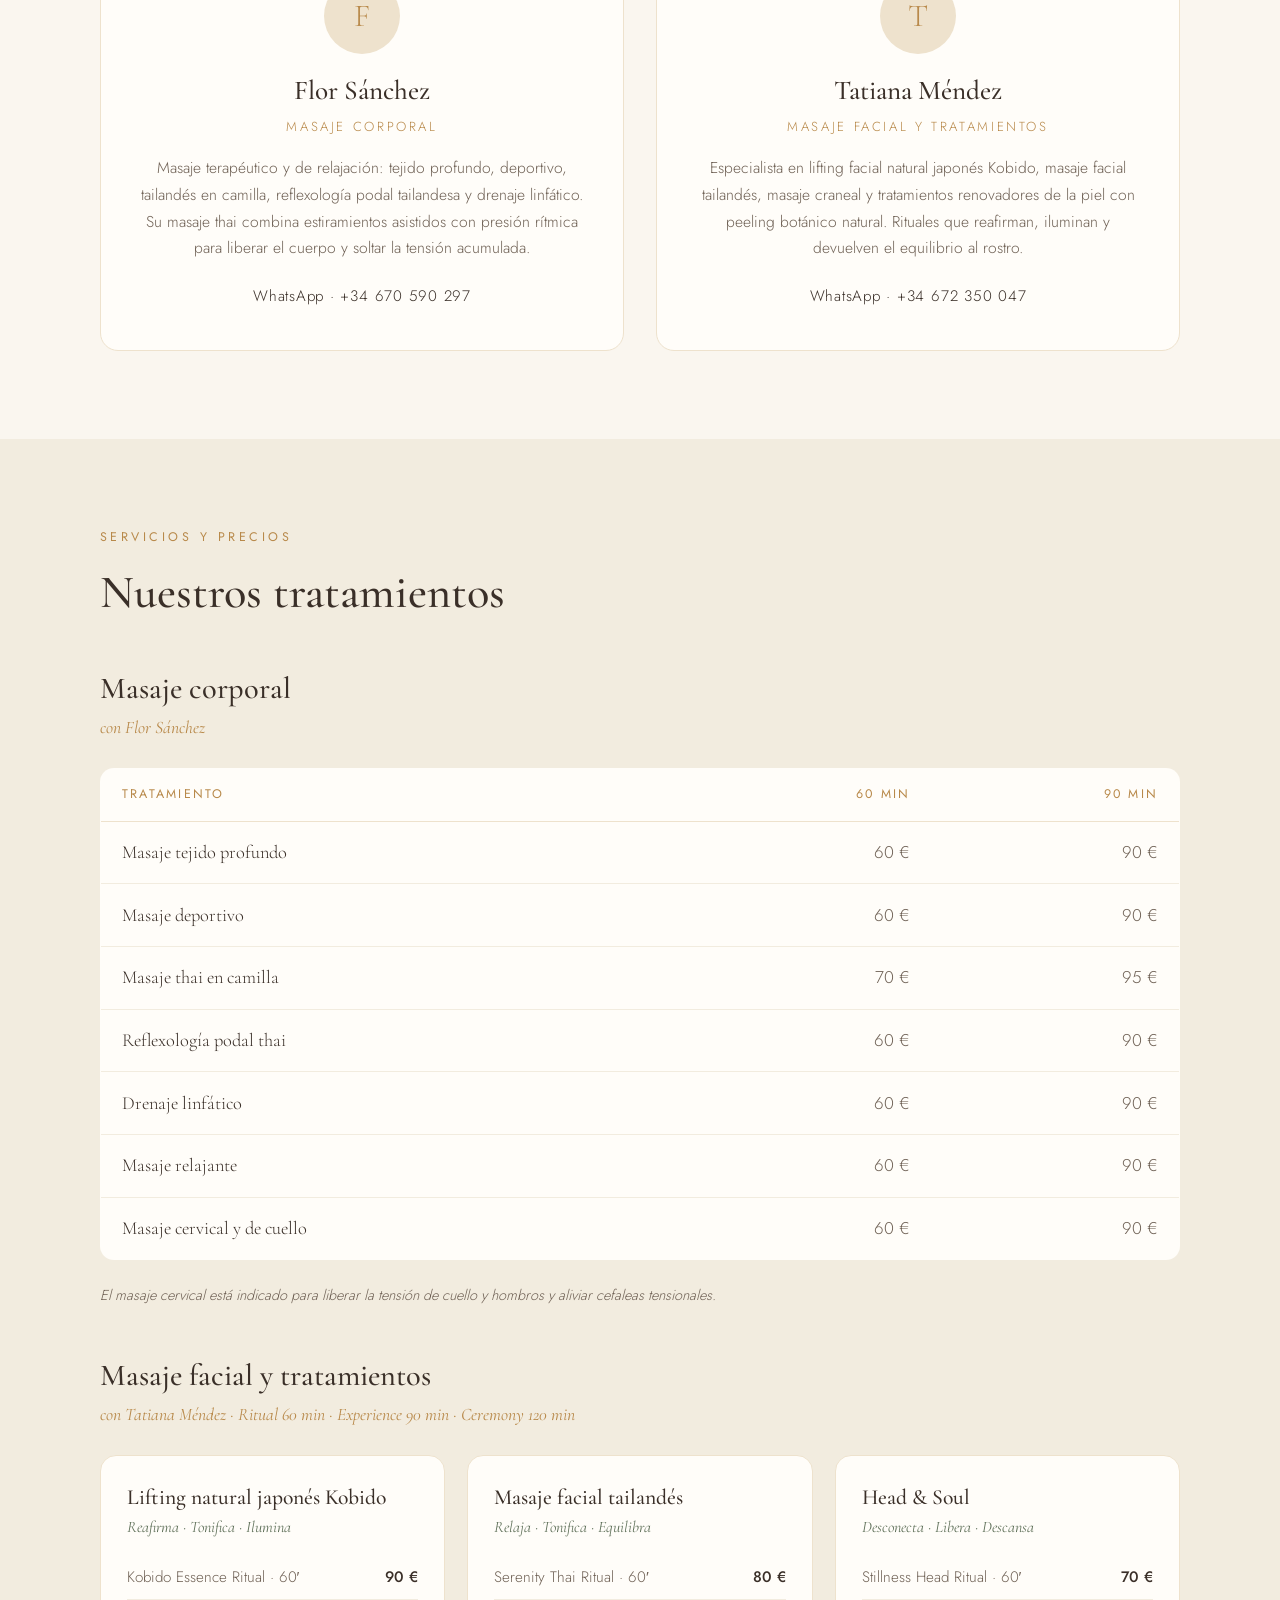
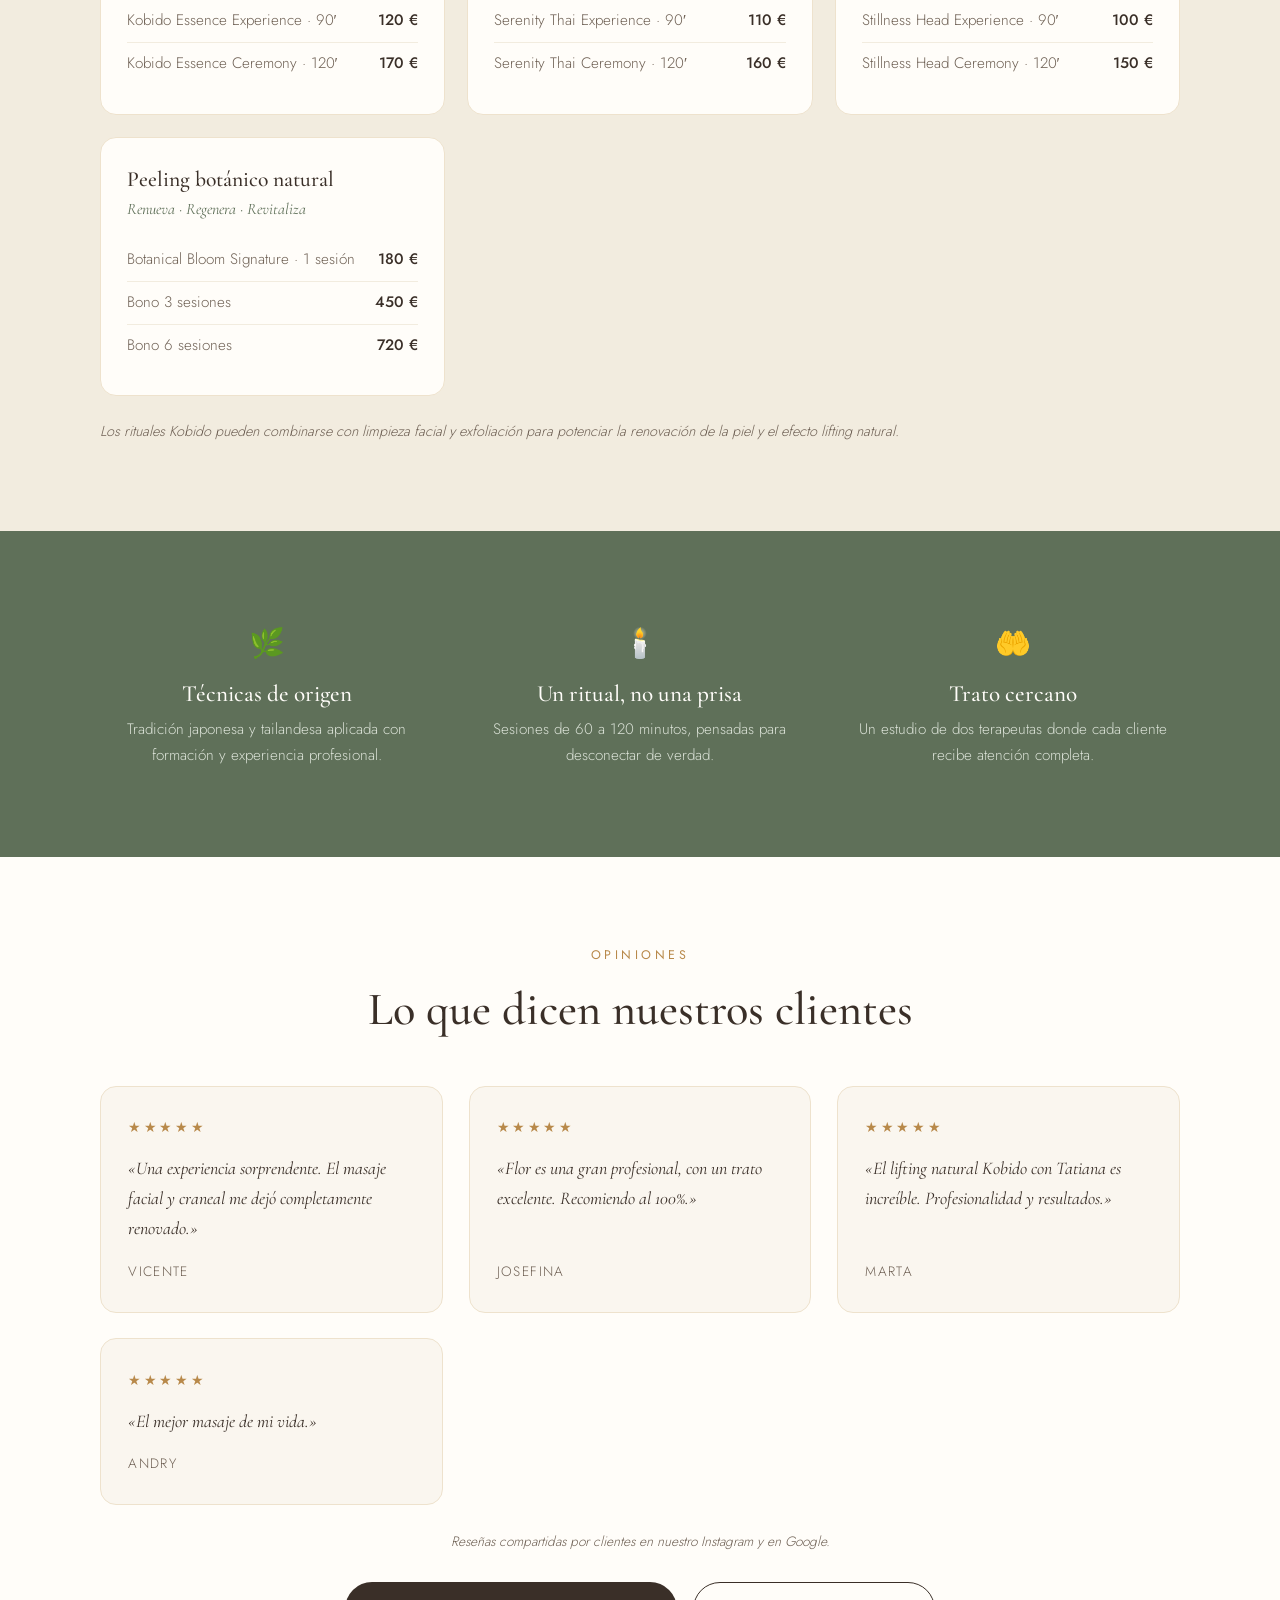
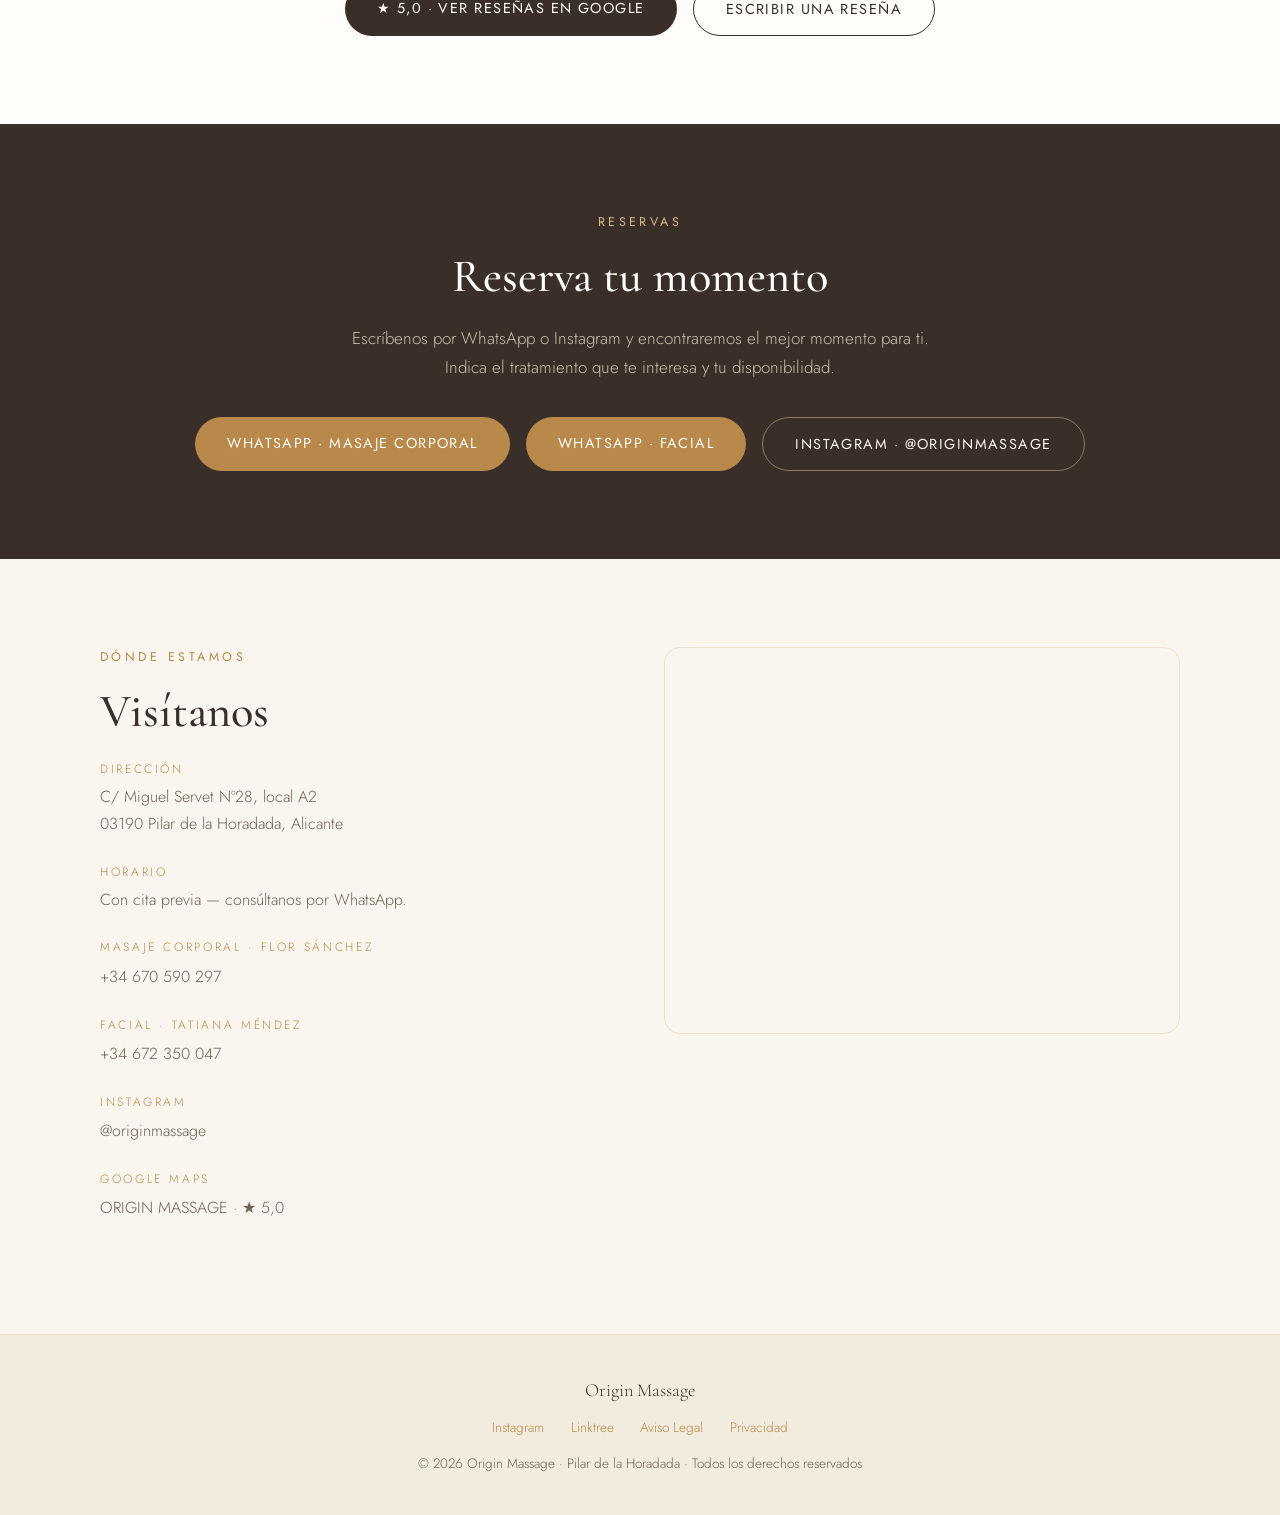
==== commit 17800fe4: "Add Aviso Legal and Política de Privacidad pages (LSSI-CE / RGPD) Spanish legal pages with highlight" ====
--- a/index.html
+++ b/index.html
@@ -353,6 +353,8 @@
   <div class="foot-links">
     <a href="https://www.instagram.com/originmassage/" target="_blank" rel="noopener">Instagram</a>
     <a href="https://linktr.ee/originmassagepilardelahoradada" target="_blank" rel="noopener">Linktree</a>
+    <a href="aviso-legal.html">Aviso Legal</a>
+    <a href="privacidad.html">Privacidad</a>
   </div>
   <div>© 2026 Origin Massage · Pilar de la Horadada · Todos los derechos reservados</div>
 </footer>
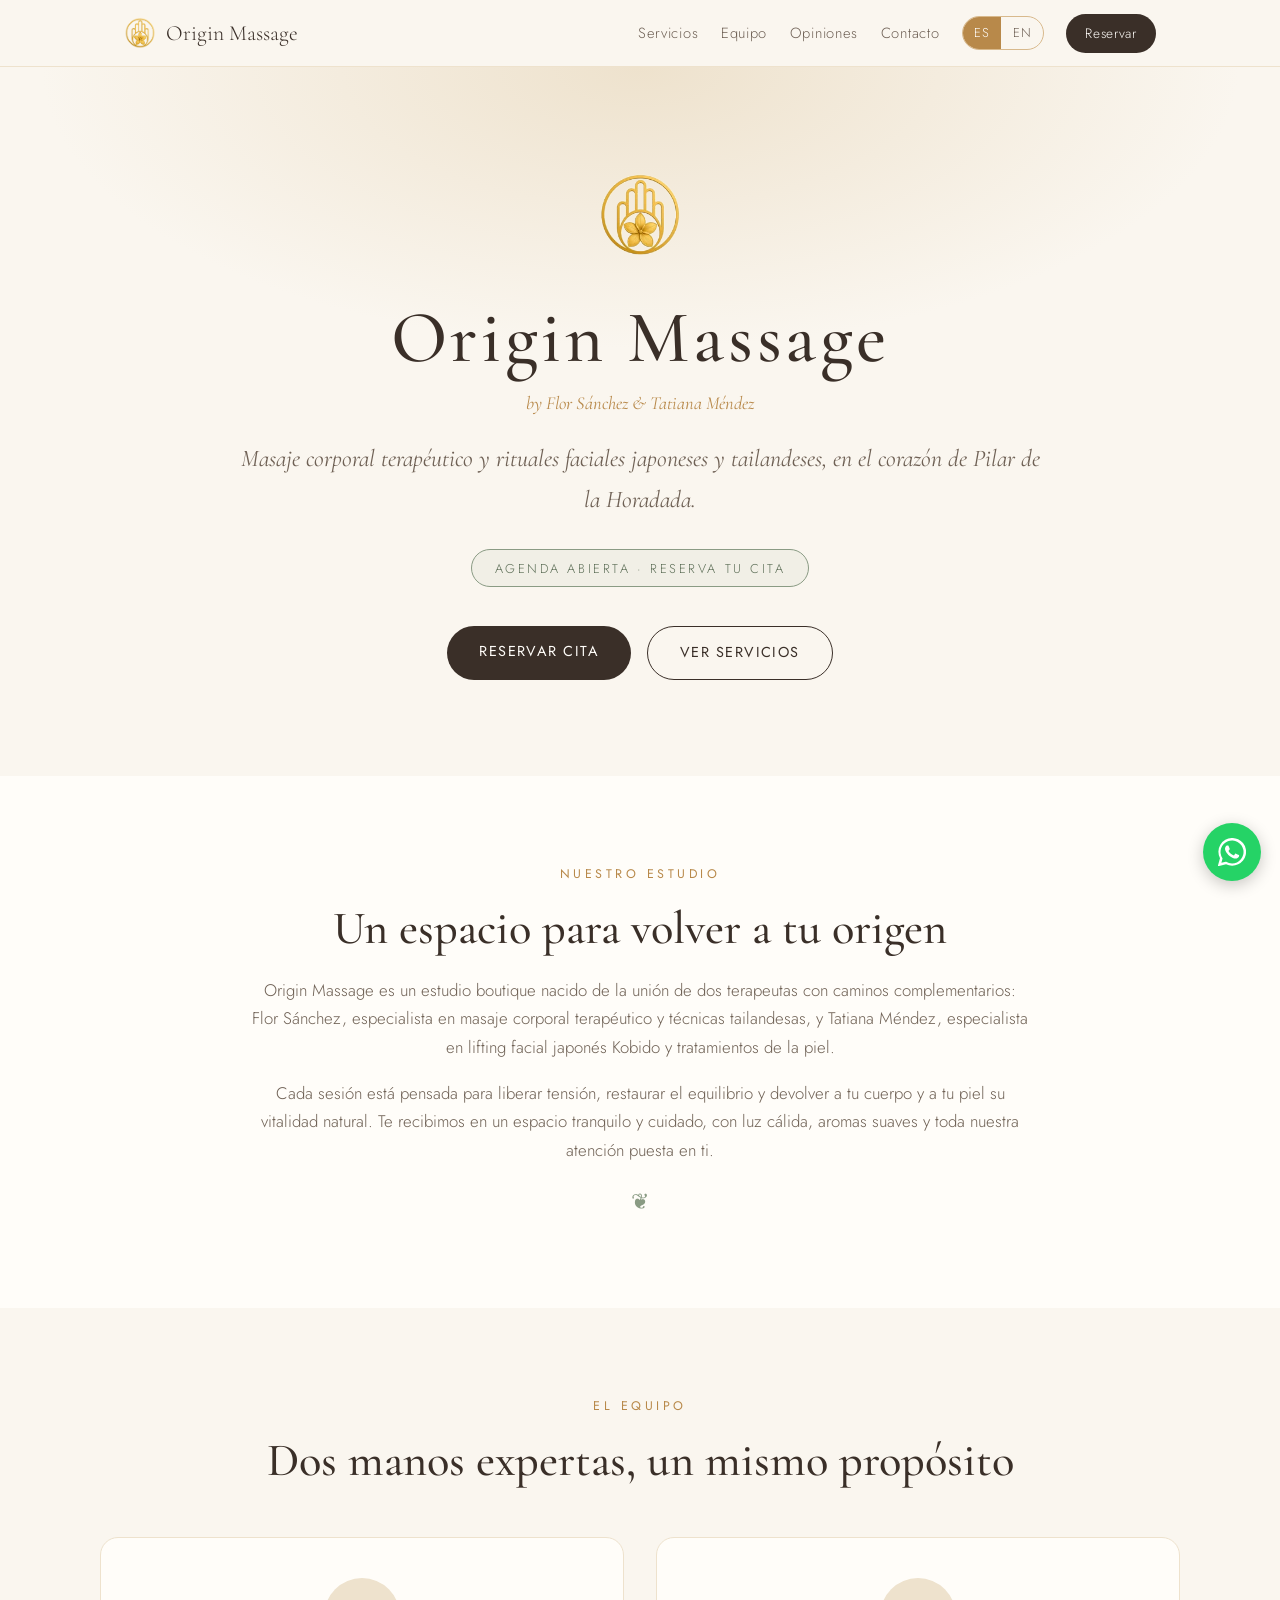
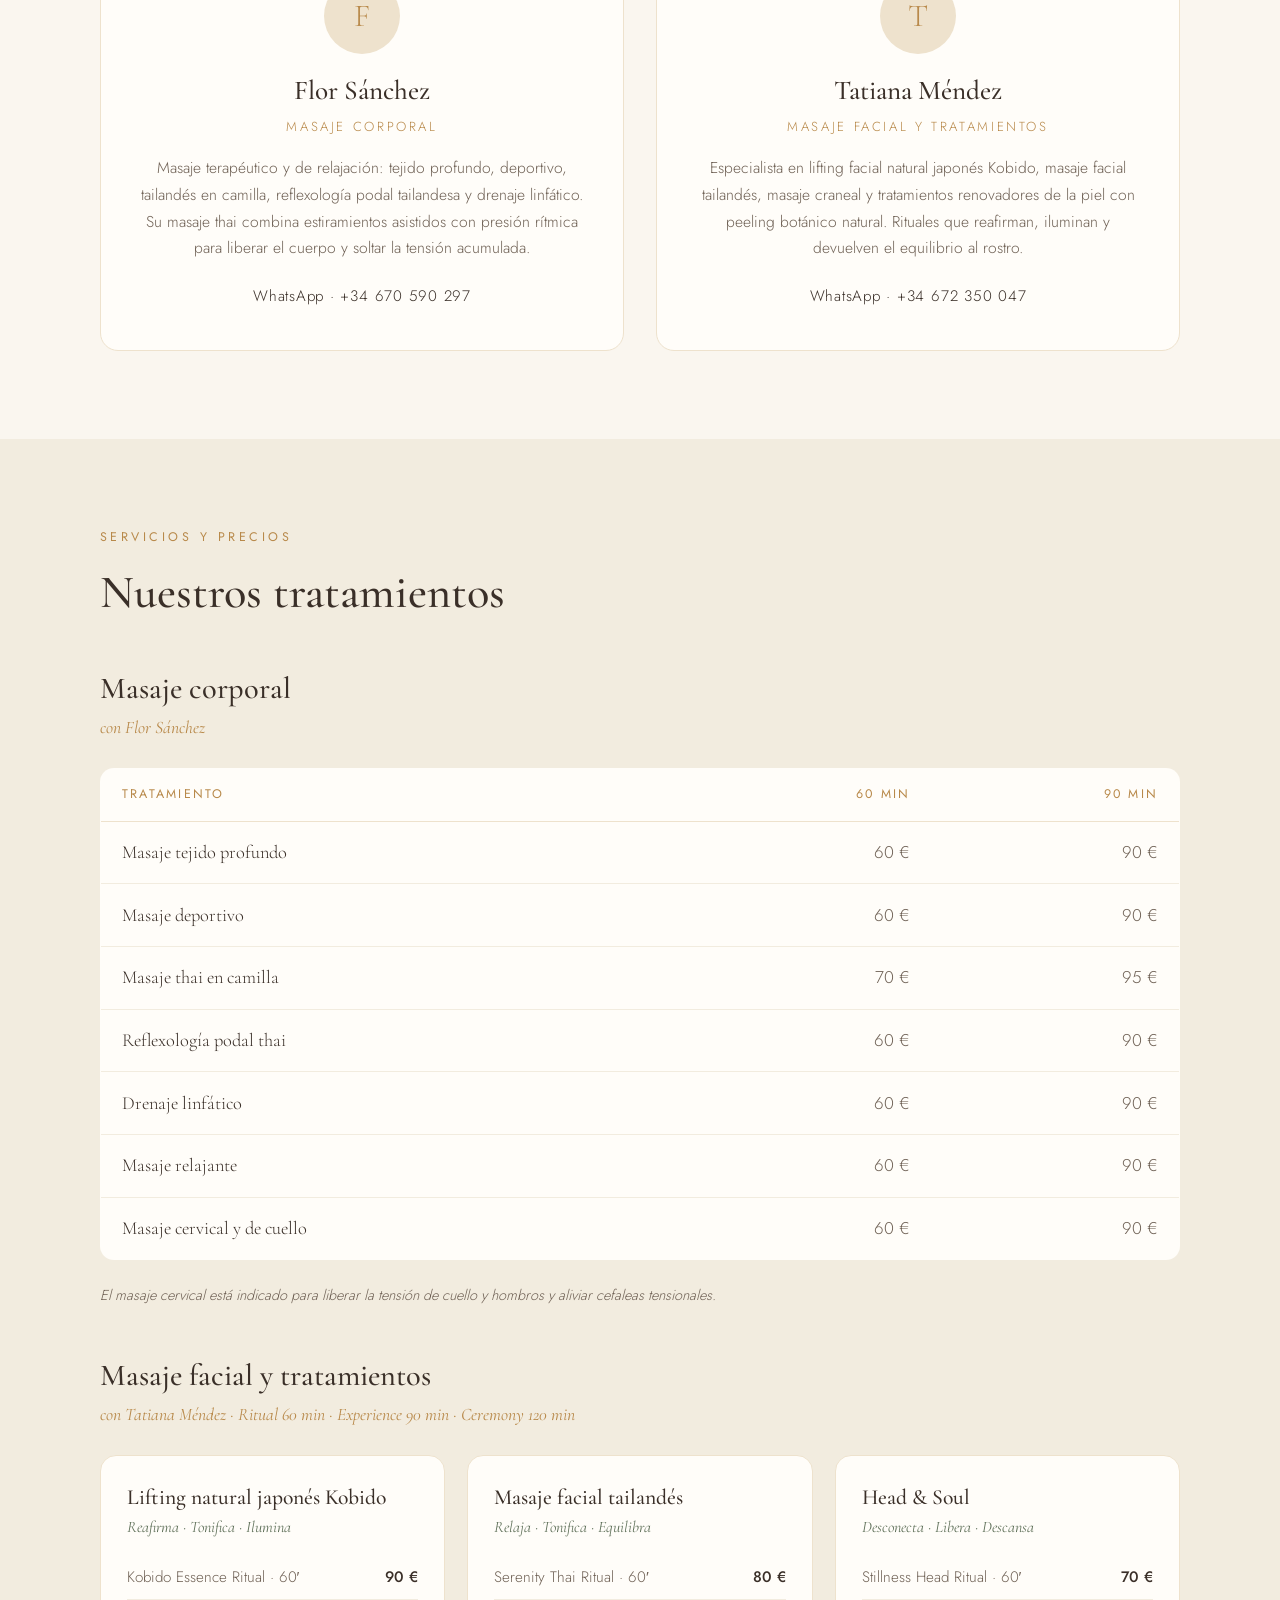
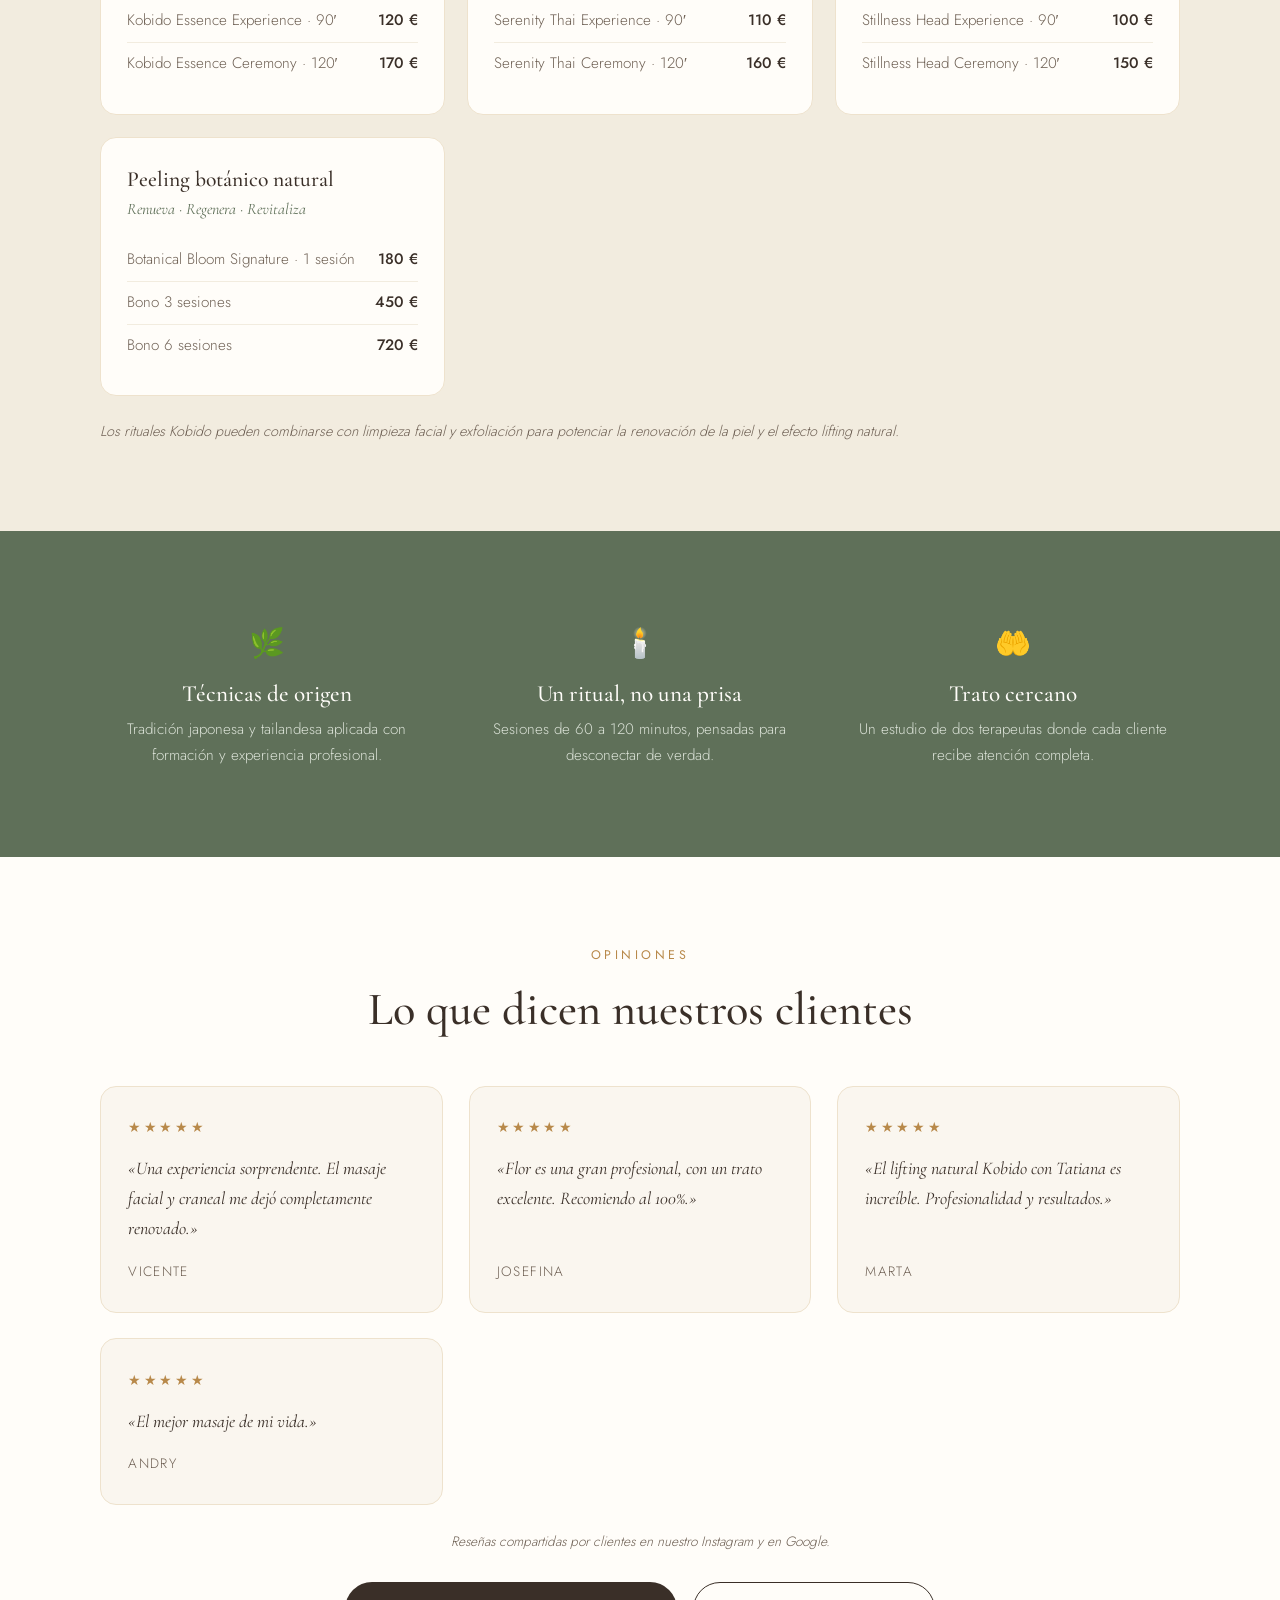
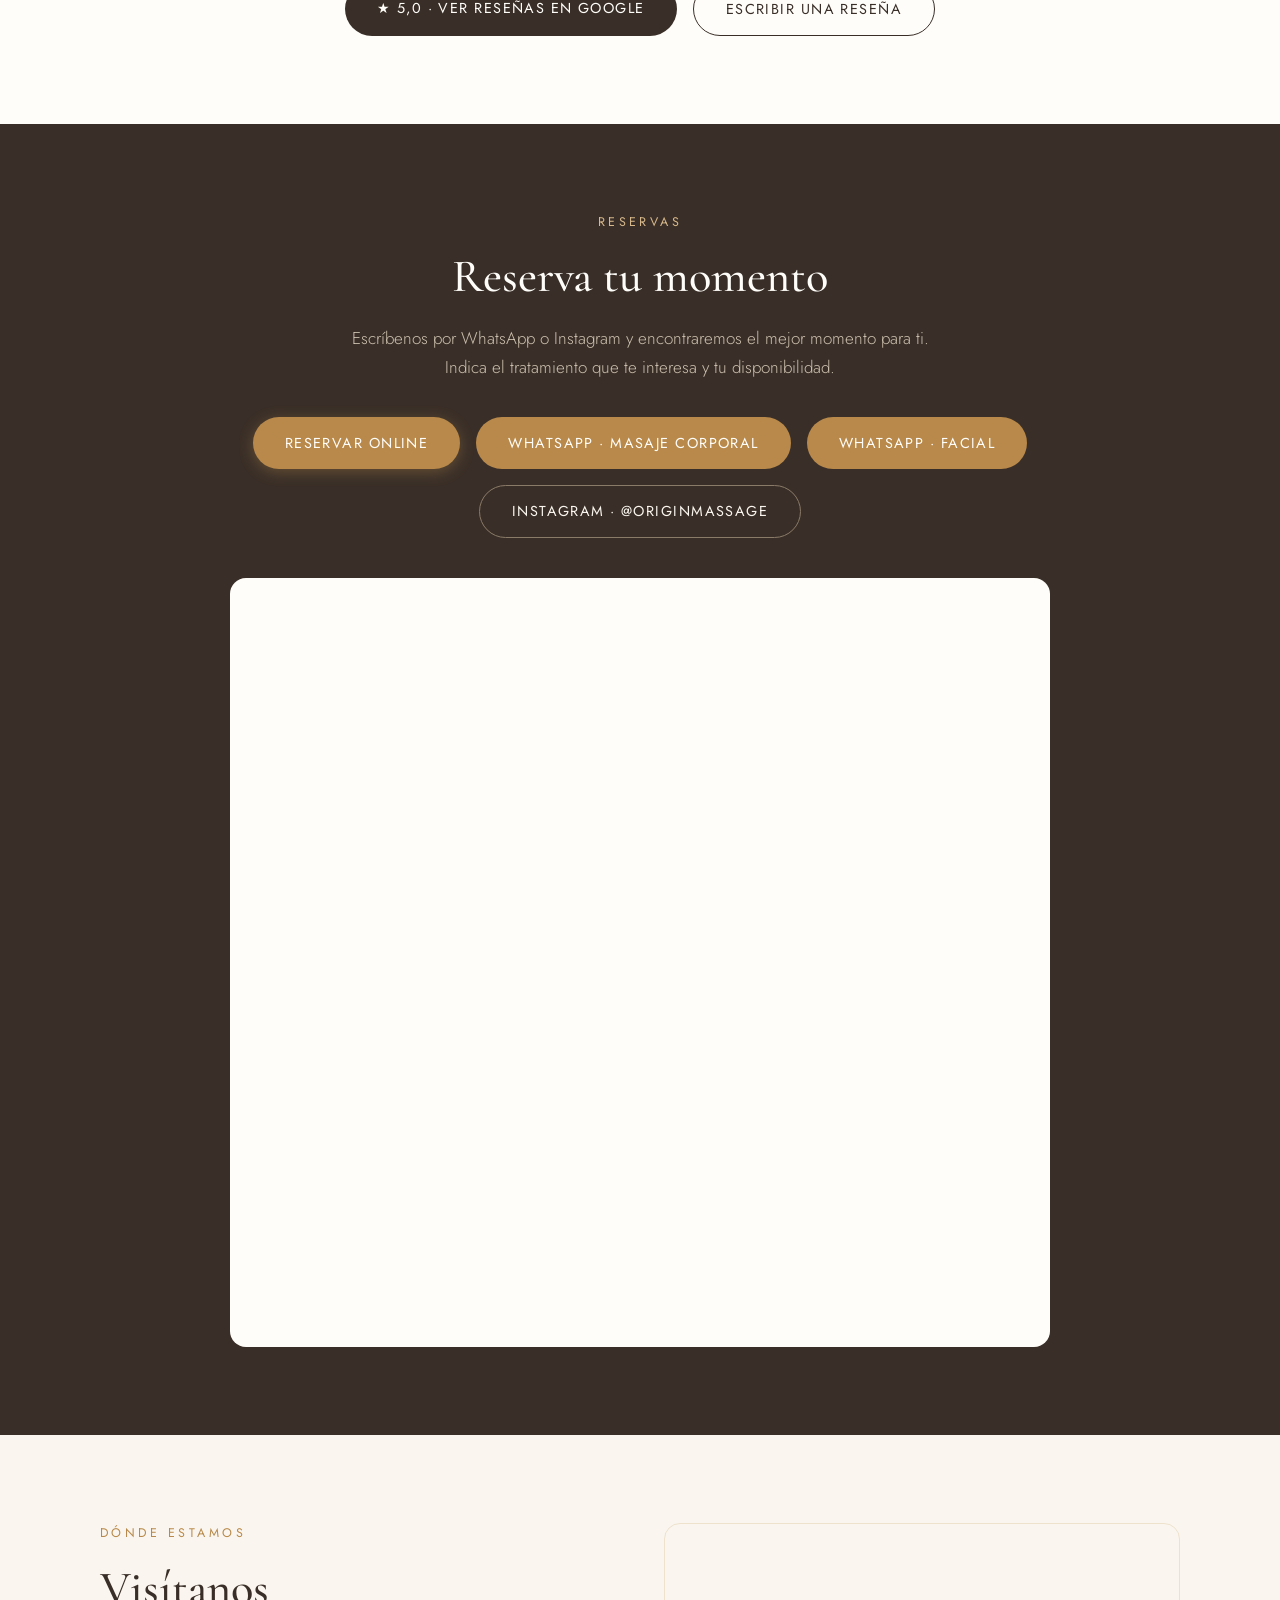
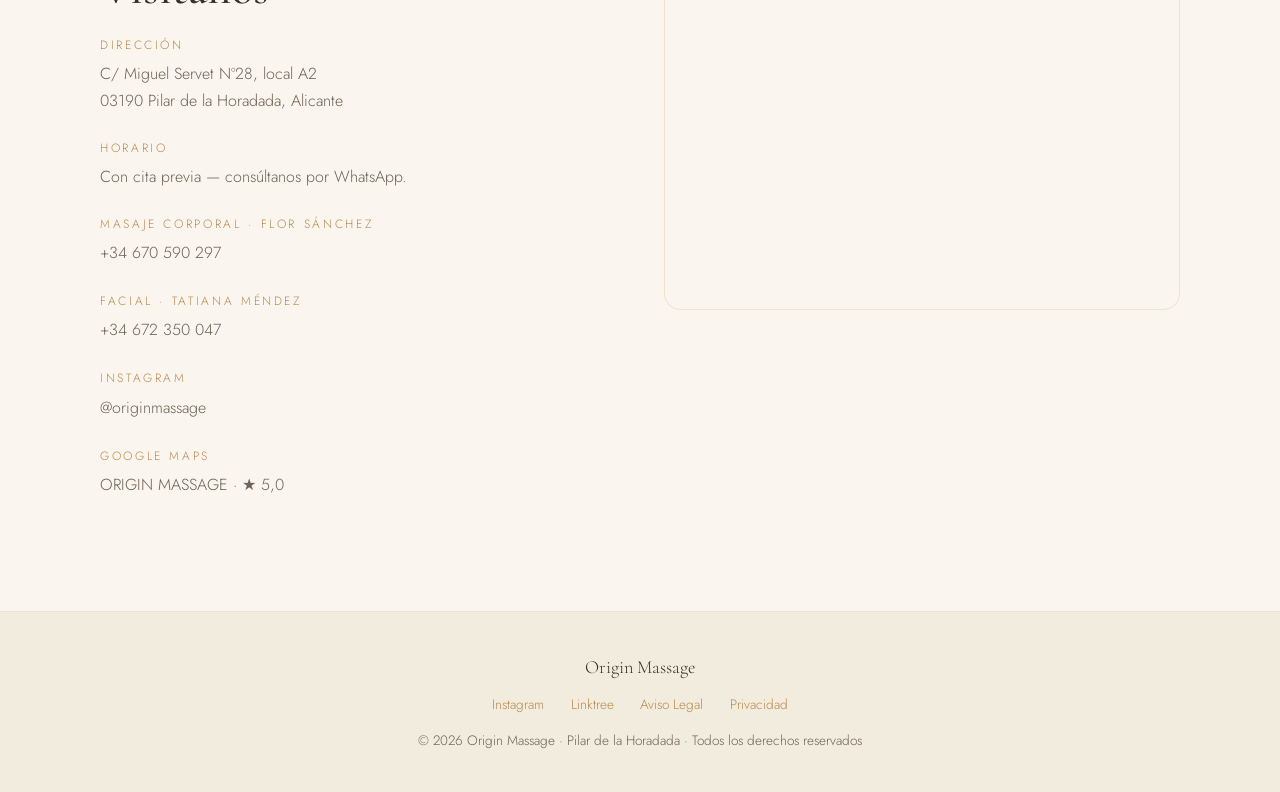
==== commit fdf785a7: "Activate cita.online booking embed on both pages Booking section now embeds /origin-massage/booking?" ====
--- a/index.html
+++ b/index.html
@@ -284,13 +284,16 @@
       <h2 class="section-title">Reserva tu momento</h2>
       <p>Escríbenos por WhatsApp o Instagram y encontraremos el mejor momento para ti. Indica el tratamiento que te interesa y tu disponibilidad.</p>
       <div class="hero-ctas">
-        <!-- TODO: cuando el estudio reciba su enlace de cita.online, sustituir
-             BOOKING_URL por el enlace real y descomentar este botón (también en en/index.html):
-        <a class="btn btn-gold" href="BOOKING_URL" target="_blank" rel="noopener">Reservar online</a>
-        -->
+        <a class="btn btn-gold" href="https://cita.online/origin-massage/booking" target="_blank" rel="noopener">Reservar online</a>
         <a class="btn btn-solid" href="https://wa.me/34670590297?text=Hola%2C%20me%20gustar%C3%ADa%20reservar%20un%20masaje%20corporal." target="_blank" rel="noopener">WhatsApp · Masaje corporal</a>
         <a class="btn btn-solid" href="https://wa.me/34672350047?text=Hola%2C%20me%20gustar%C3%ADa%20reservar%20un%20tratamiento%20facial." target="_blank" rel="noopener">WhatsApp · Facial</a>
         <a class="btn btn-line" href="https://www.instagram.com/originmassage/" target="_blank" rel="noopener">Instagram · @originmassage</a>
+      </div>
+      <div style="max-width:820px;margin:2.5rem auto 0;border-radius:16px;overflow:hidden;background:#fffdf9">
+        <iframe src="https://cita.online/origin-massage/booking?embed=1"
+                title="Reservar cita online"
+                style="width:100%;min-height:760px;border:0"
+                loading="lazy"></iframe>
       </div>
     </div>
   </section>
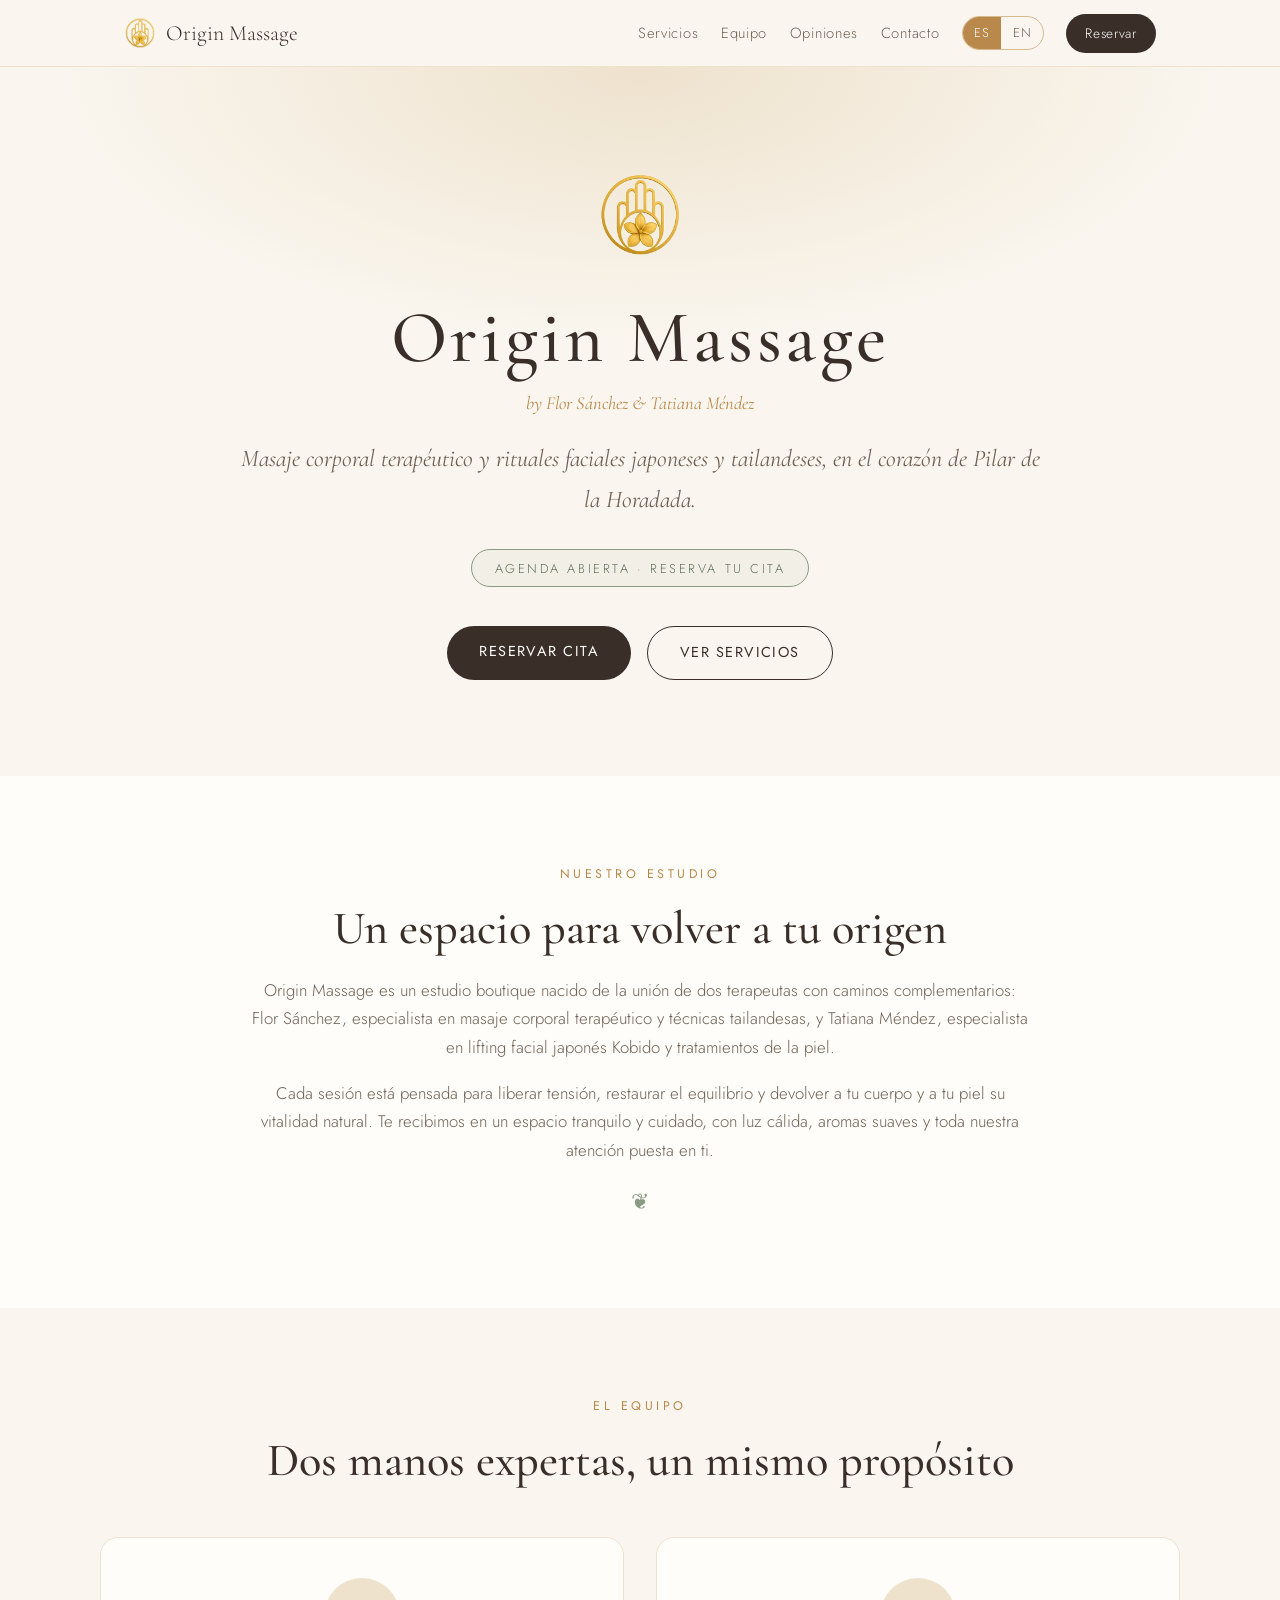
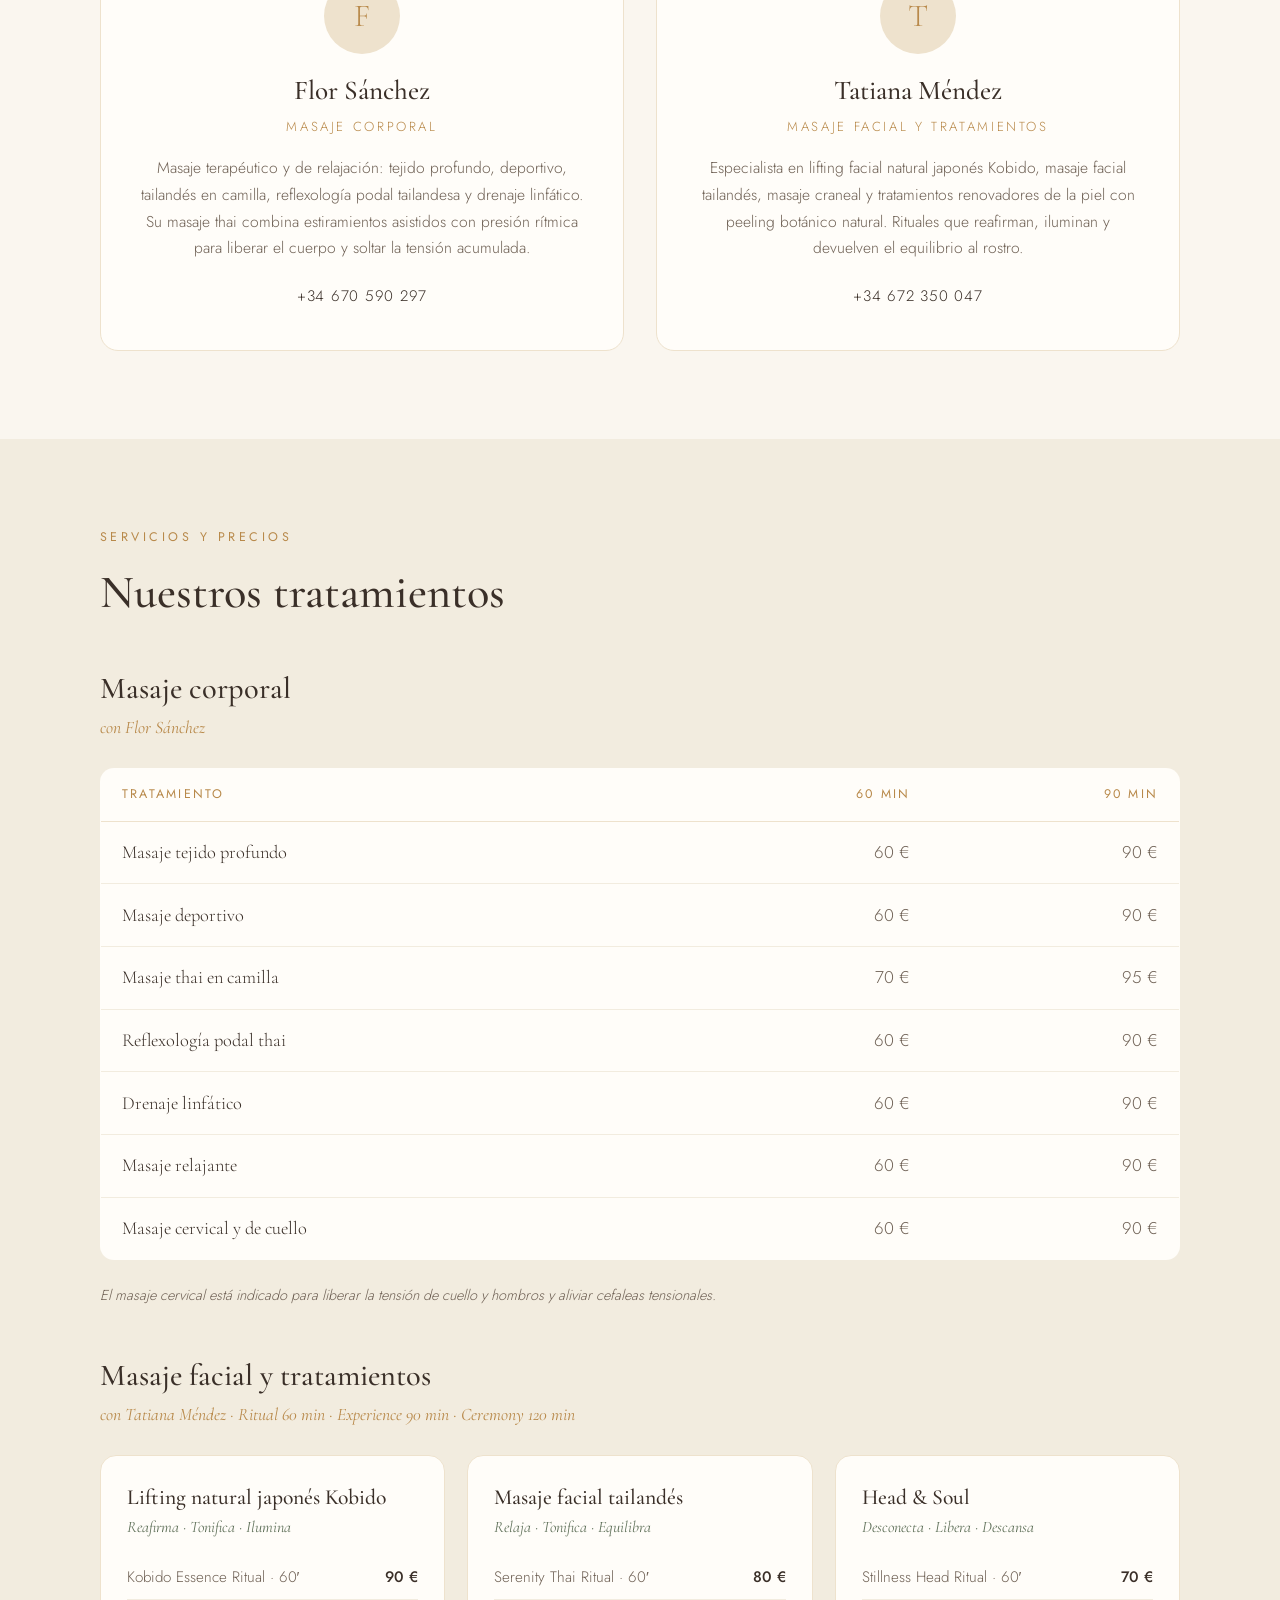
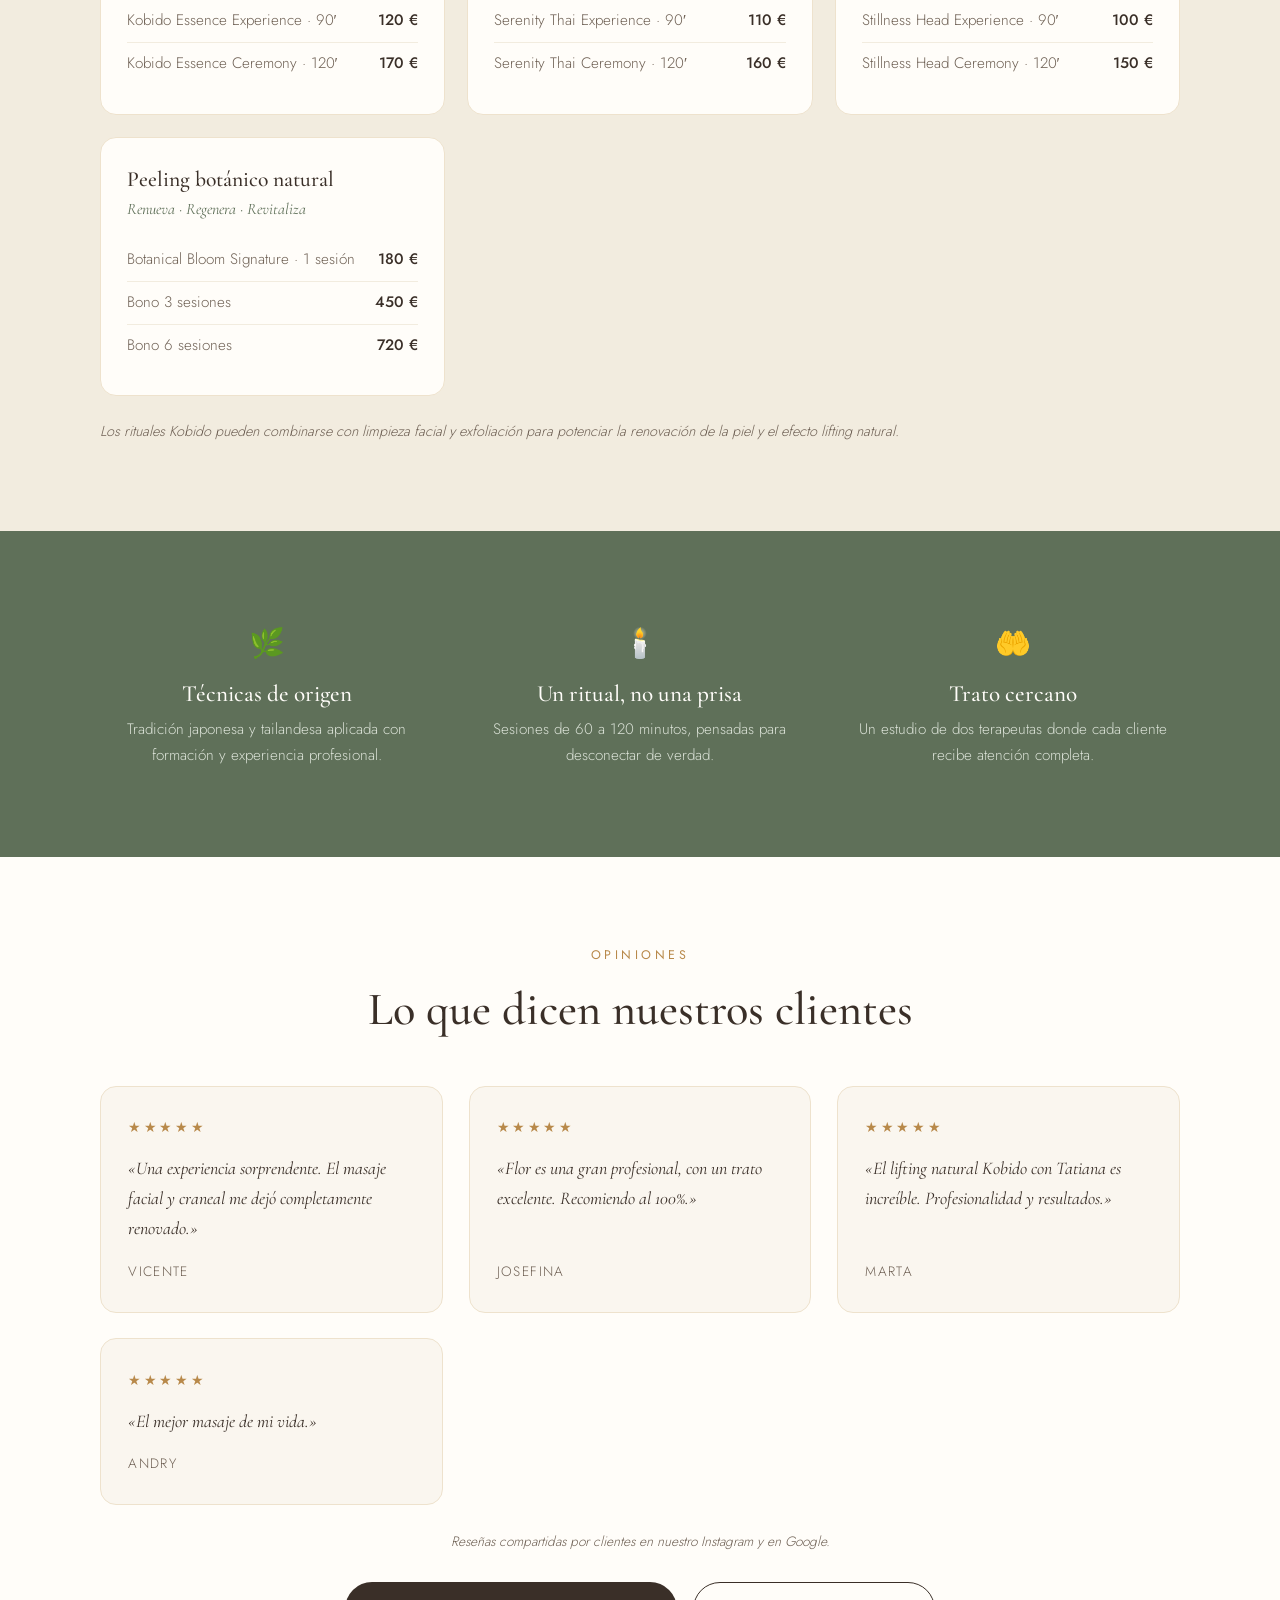
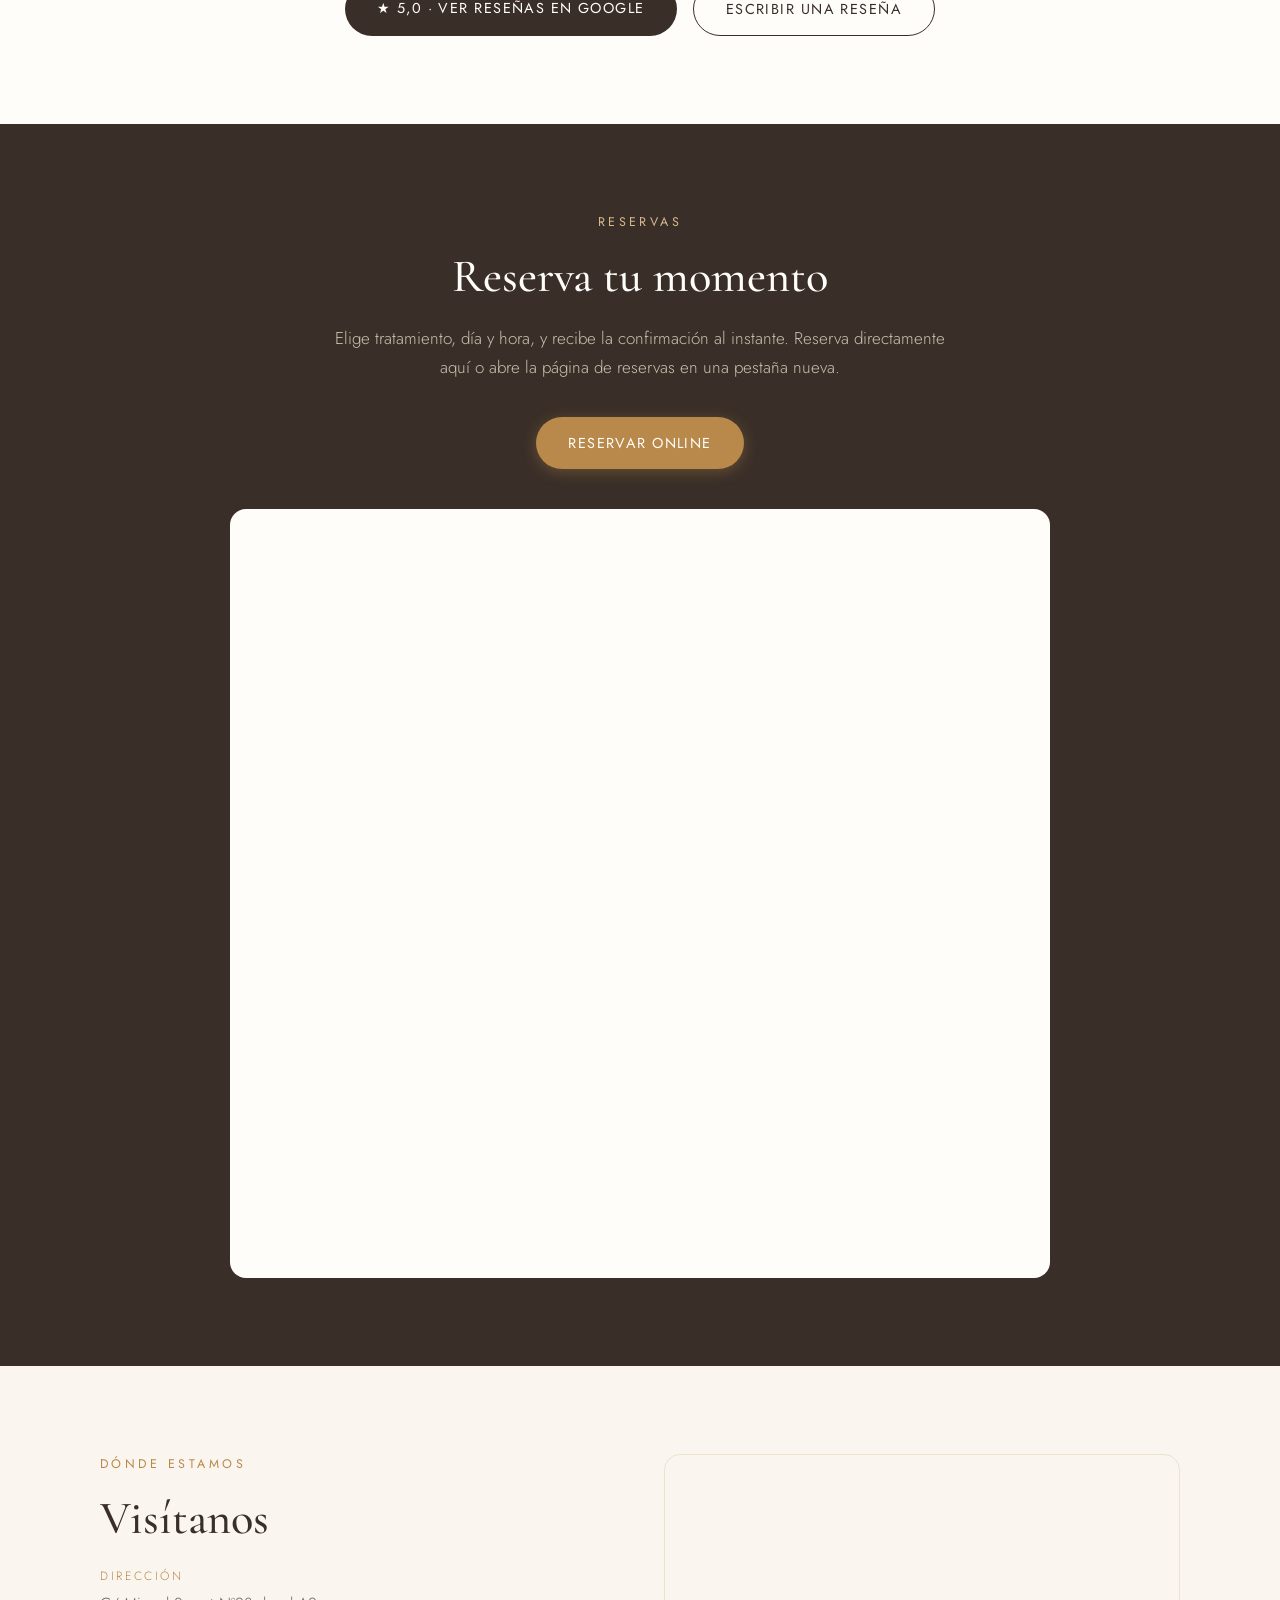
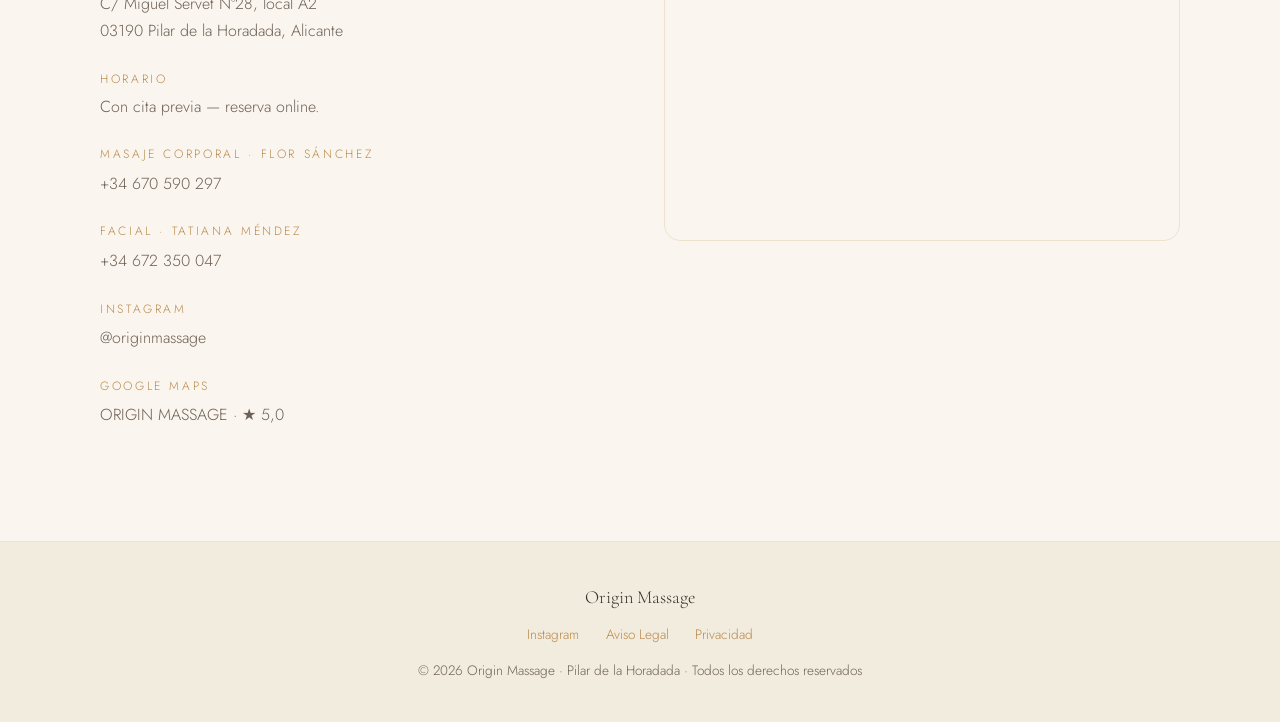
==== commit 4b8791e8: "Make online booking the sole booking channel Remove all WhatsApp booking links, pre-filled messages," ====
--- a/index.html
+++ b/index.html
@@ -130,14 +130,14 @@
           <h3>Flor Sánchez</h3>
           <div class="role">Masaje corporal</div>
           <p>Masaje terapéutico y de relajación: tejido profundo, deportivo, tailandés en camilla, reflexología podal tailandesa y drenaje linfático. Su masaje thai combina estiramientos asistidos con presión rítmica para liberar el cuerpo y soltar la tensión acumulada.</p>
-          <a class="phone" href="https://wa.me/34670590297" target="_blank" rel="noopener">WhatsApp · +34 670 590 297</a>
+          <a class="phone" href="tel:+34670590297">+34 670 590 297</a>
         </div>
         <div class="t-card reveal">
           <div class="monogram">T</div>
           <h3>Tatiana Méndez</h3>
           <div class="role">Masaje facial y tratamientos</div>
           <p>Especialista en lifting facial natural japonés Kobido, masaje facial tailandés, masaje craneal y tratamientos renovadores de la piel con peeling botánico natural. Rituales que reafirman, iluminan y devuelven el equilibrio al rostro.</p>
-          <a class="phone" href="https://wa.me/34672350047" target="_blank" rel="noopener">WhatsApp · +34 672 350 047</a>
+          <a class="phone" href="tel:+34672350047">+34 672 350 047</a>
         </div>
       </div>
     </div>
@@ -282,12 +282,9 @@
     <div class="wrap">
       <div class="eyebrow">Reservas</div>
       <h2 class="section-title">Reserva tu momento</h2>
-      <p>Escríbenos por WhatsApp o Instagram y encontraremos el mejor momento para ti. Indica el tratamiento que te interesa y tu disponibilidad.</p>
+      <p>Elige tratamiento, día y hora, y recibe la confirmación al instante. Reserva directamente aquí o abre la página de reservas en una pestaña nueva.</p>
       <div class="hero-ctas">
         <a class="btn btn-gold" href="https://cita.online/origin-massage/booking" target="_blank" rel="noopener">Reservar online</a>
-        <a class="btn btn-solid" href="https://wa.me/34670590297?text=Hola%2C%20me%20gustar%C3%ADa%20reservar%20un%20masaje%20corporal." target="_blank" rel="noopener">WhatsApp · Masaje corporal</a>
-        <a class="btn btn-solid" href="https://wa.me/34672350047?text=Hola%2C%20me%20gustar%C3%ADa%20reservar%20un%20tratamiento%20facial." target="_blank" rel="noopener">WhatsApp · Facial</a>
-        <a class="btn btn-line" href="https://www.instagram.com/originmassage/" target="_blank" rel="noopener">Instagram · @originmassage</a>
       </div>
       <div style="max-width:820px;margin:2.5rem auto 0;border-radius:16px;overflow:hidden;background:#fffdf9">
         <iframe src="https://cita.online/origin-massage/booking?embed=1"
@@ -310,7 +307,7 @@
         </div>
         <div class="contact-item">
           <div class="label">Horario</div>
-          <div>Con cita previa — consúltanos por WhatsApp.</div>
+          <div>Con cita previa — <a href="#reservar">reserva online</a>.</div>
         </div>
         <div class="contact-item">
           <div class="label">Masaje corporal · Flor Sánchez</div>
@@ -340,22 +337,10 @@
 
 </main>
 
-<!-- Burbuja WhatsApp -->
-<div class="wa-fab">
-  <div class="wa-menu" id="wa-menu">
-    <a href="https://wa.me/34670590297?text=Hola%2C%20me%20gustar%C3%ADa%20reservar%20un%20masaje%20corporal." target="_blank" rel="noopener">Masaje corporal · Flor</a>
-    <a href="https://wa.me/34672350047?text=Hola%2C%20me%20gustar%C3%ADa%20reservar%20un%20tratamiento%20facial." target="_blank" rel="noopener">Facial · Tatiana</a>
-  </div>
-  <button id="wa-btn" class="wa-fab-btn" aria-expanded="false" aria-controls="wa-menu" aria-label="Reservar por WhatsApp">
-    <svg viewBox="0 0 24 24" width="28" height="28" fill="currentColor" aria-hidden="true"><path d="M17.5 14.4c-.3-.15-1.76-.87-2.03-.97-.27-.1-.47-.15-.67.15-.2.3-.77.97-.94 1.17-.17.2-.35.22-.65.07-.3-.15-1.26-.46-2.4-1.48-.89-.79-1.49-1.77-1.66-2.07-.17-.3-.02-.46.13-.61.13-.13.3-.35.45-.52.15-.17.2-.3.3-.5.1-.2.05-.37-.02-.52-.07-.15-.67-1.62-.92-2.22-.24-.58-.49-.5-.67-.51h-.57c-.2 0-.52.07-.8.37-.27.3-1.04 1.02-1.04 2.5 0 1.47 1.07 2.89 1.22 3.09.15.2 2.1 3.2 5.08 4.49.71.3 1.26.49 1.7.63.71.22 1.36.19 1.87.12.57-.09 1.76-.72 2.01-1.42.25-.7.25-1.29.17-1.42-.07-.13-.27-.2-.57-.35Zm-5.45 7.44h-.01a9.87 9.87 0 0 1-5.03-1.38l-.36-.21-3.74.98 1-3.65-.24-.37a9.86 9.86 0 1 1 8.38 4.63Zm0-21.85A11.85 11.85 0 0 0 1.7 17.34L.03 23.46a.5.5 0 0 0 .61.61l6.26-1.64a11.85 11.85 0 1 0 5.15-22.44Z"/></svg>
-  </button>
-</div>
-
 <footer>
   <div class="brand" style="font-size:1.15rem">Origin Massage</div>
   <div class="foot-links">
     <a href="https://www.instagram.com/originmassage/" target="_blank" rel="noopener">Instagram</a>
-    <a href="https://linktr.ee/originmassagepilardelahoradada" target="_blank" rel="noopener">Linktree</a>
     <a href="aviso-legal.html">Aviso Legal</a>
     <a href="privacidad.html">Privacidad</a>
   </div>
--- a/assets/css/style.css
+++ b/assets/css/style.css
@@ -267,24 +267,3 @@
 footer .brand { justify-content: center; margin-bottom: .6rem; }
 footer .foot-links { margin-bottom: .8rem; }
 footer .foot-links a { margin: 0 .7rem; }
-
-/* ---------- sticky WhatsApp bubble ---------- */
-.wa-fab { position: fixed; right: 1.2rem; bottom: 1.2rem; z-index: 200; text-align: right; }
-.wa-fab-btn {
-  width: 58px; height: 58px; border-radius: 50%; border: 0; cursor: pointer;
-  background: #25d366; color: #fff; font-size: 1.7rem; line-height: 1;
-  box-shadow: 0 4px 16px rgba(0, 0, 0, .22);
-  display: flex; align-items: center; justify-content: center;
-  transition: transform .2s ease;
-}
-.wa-fab-btn:hover { transform: scale(1.07); }
-.wa-menu {
-  display: none; margin-bottom: .7rem; flex-direction: column; gap: .5rem; align-items: flex-end;
-}
-.wa-menu.open { display: flex; }
-.wa-menu a {
-  background: var(--white); color: var(--ink); border: 1px solid var(--gold-pale);
-  border-radius: 999px; padding: .55rem 1.2rem; font-size: .88rem;
-  box-shadow: 0 3px 12px rgba(0, 0, 0, .12); white-space: nowrap;
-}
-.wa-menu a:hover { color: var(--gold); }
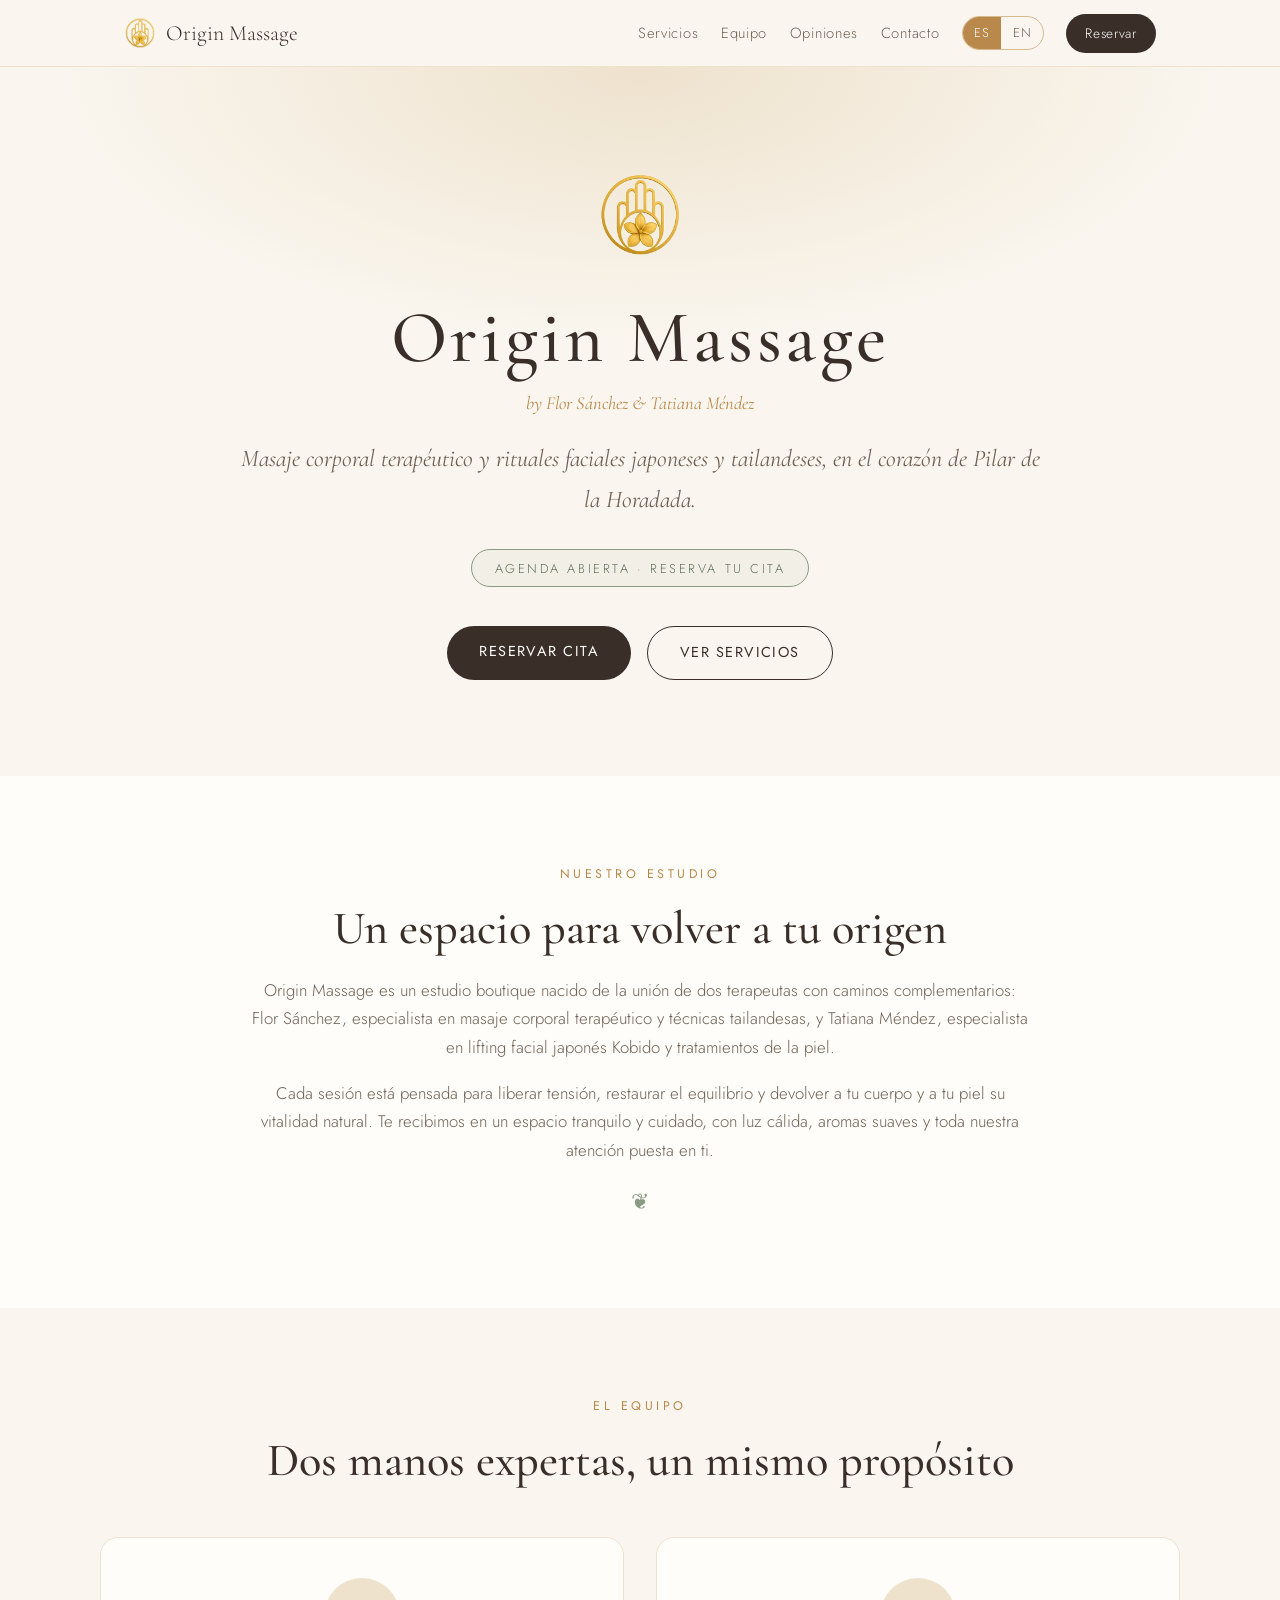
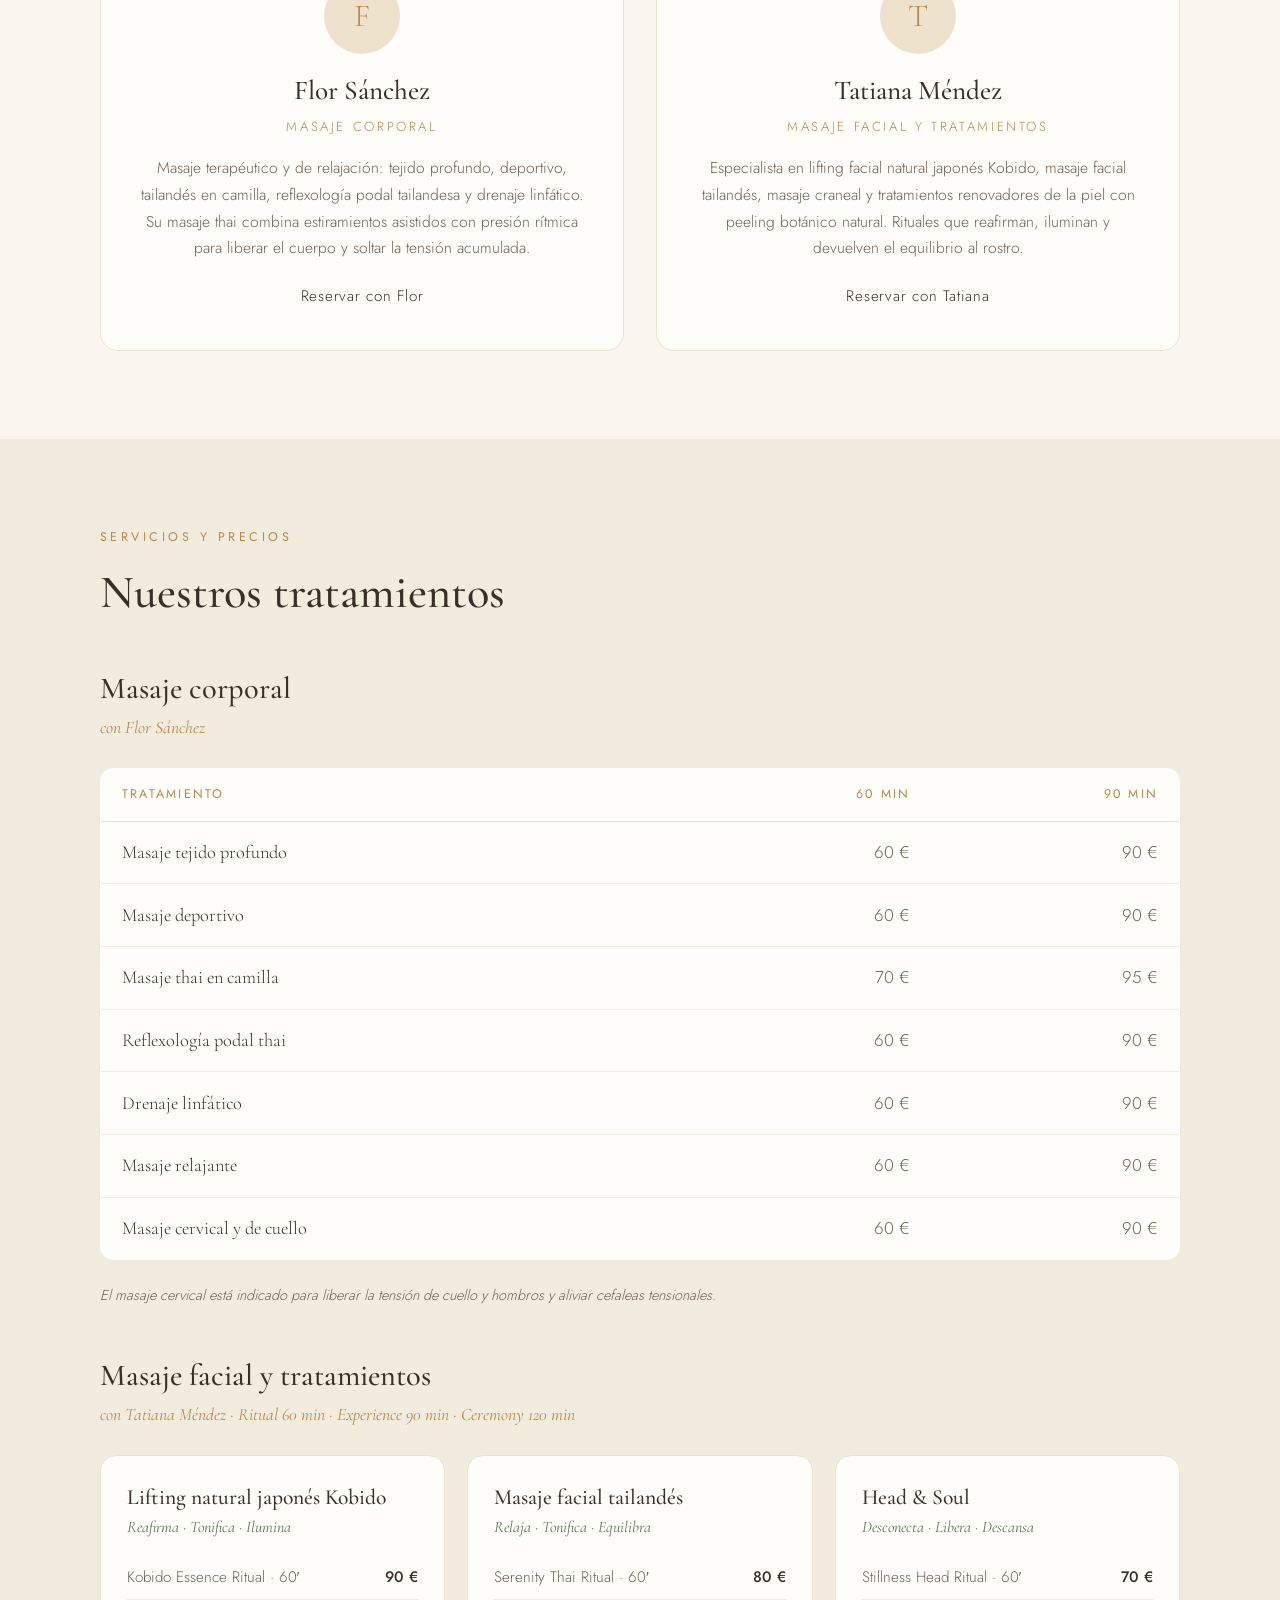
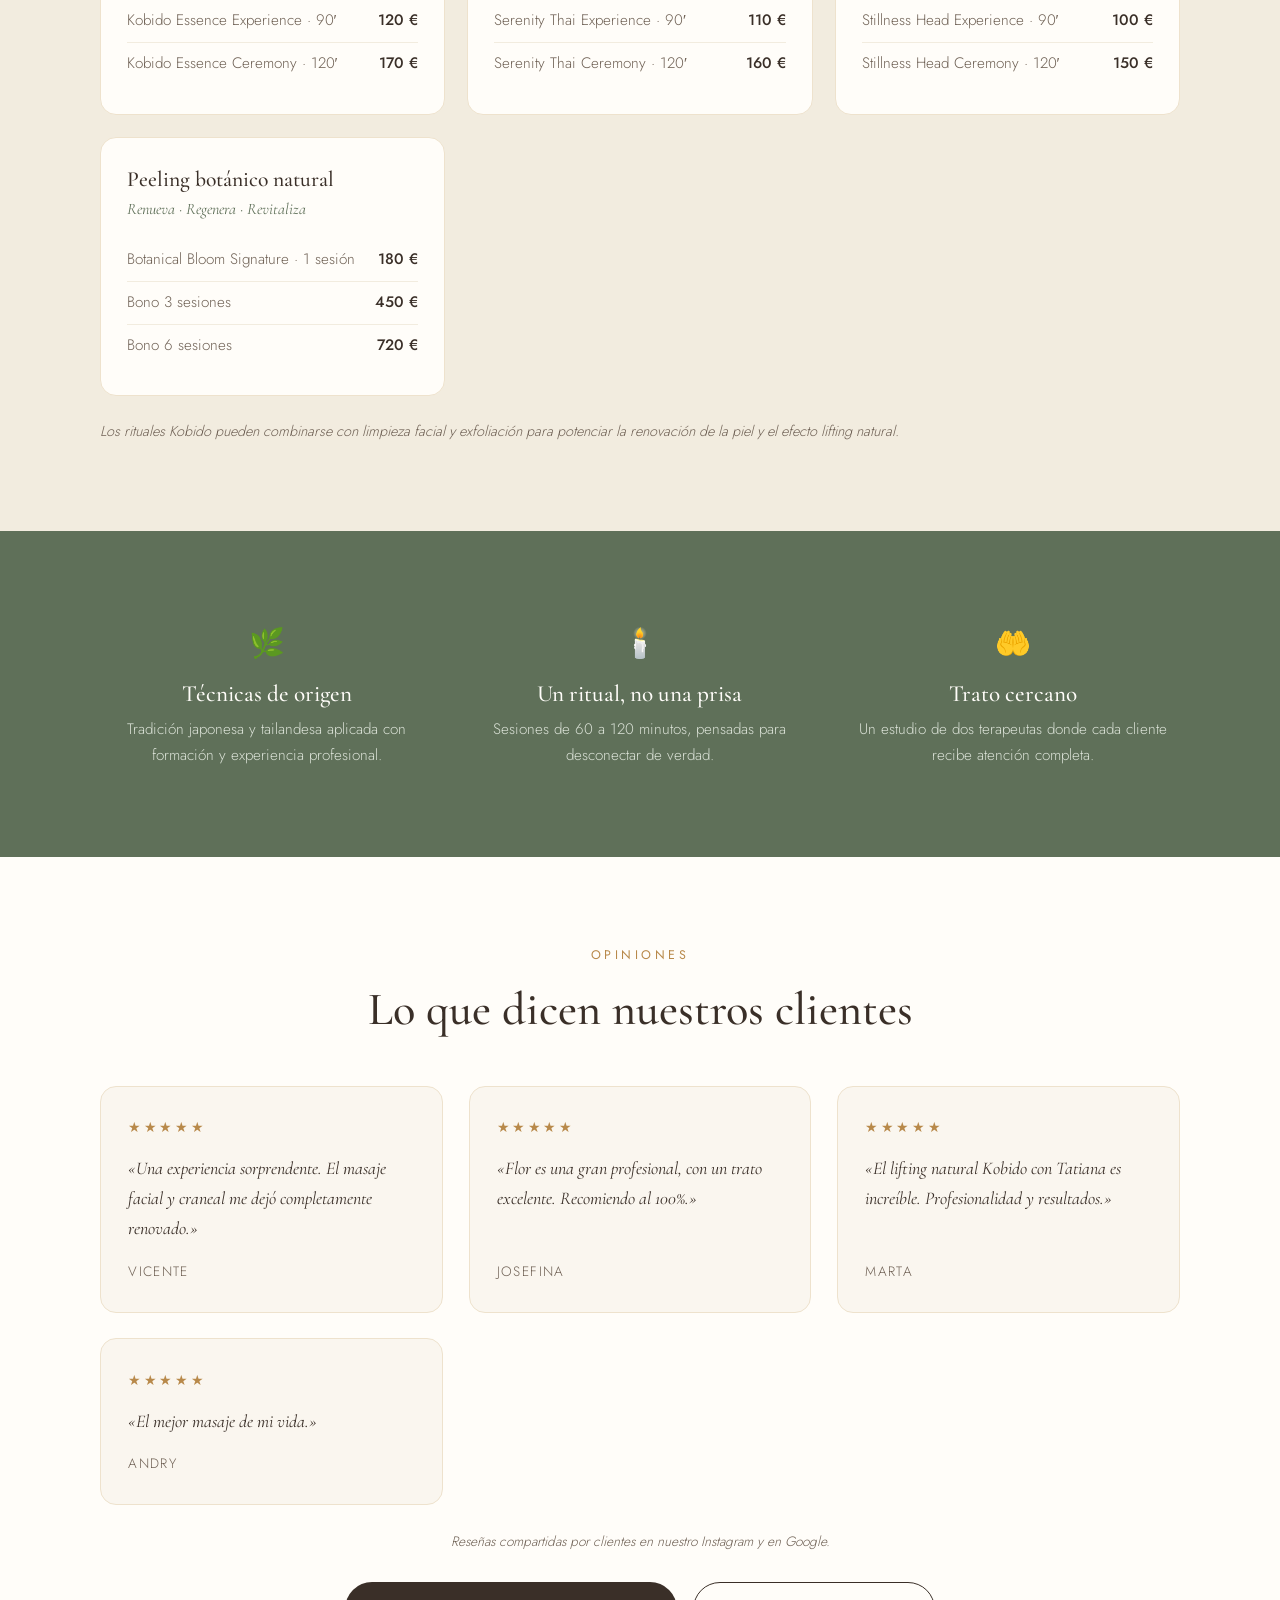
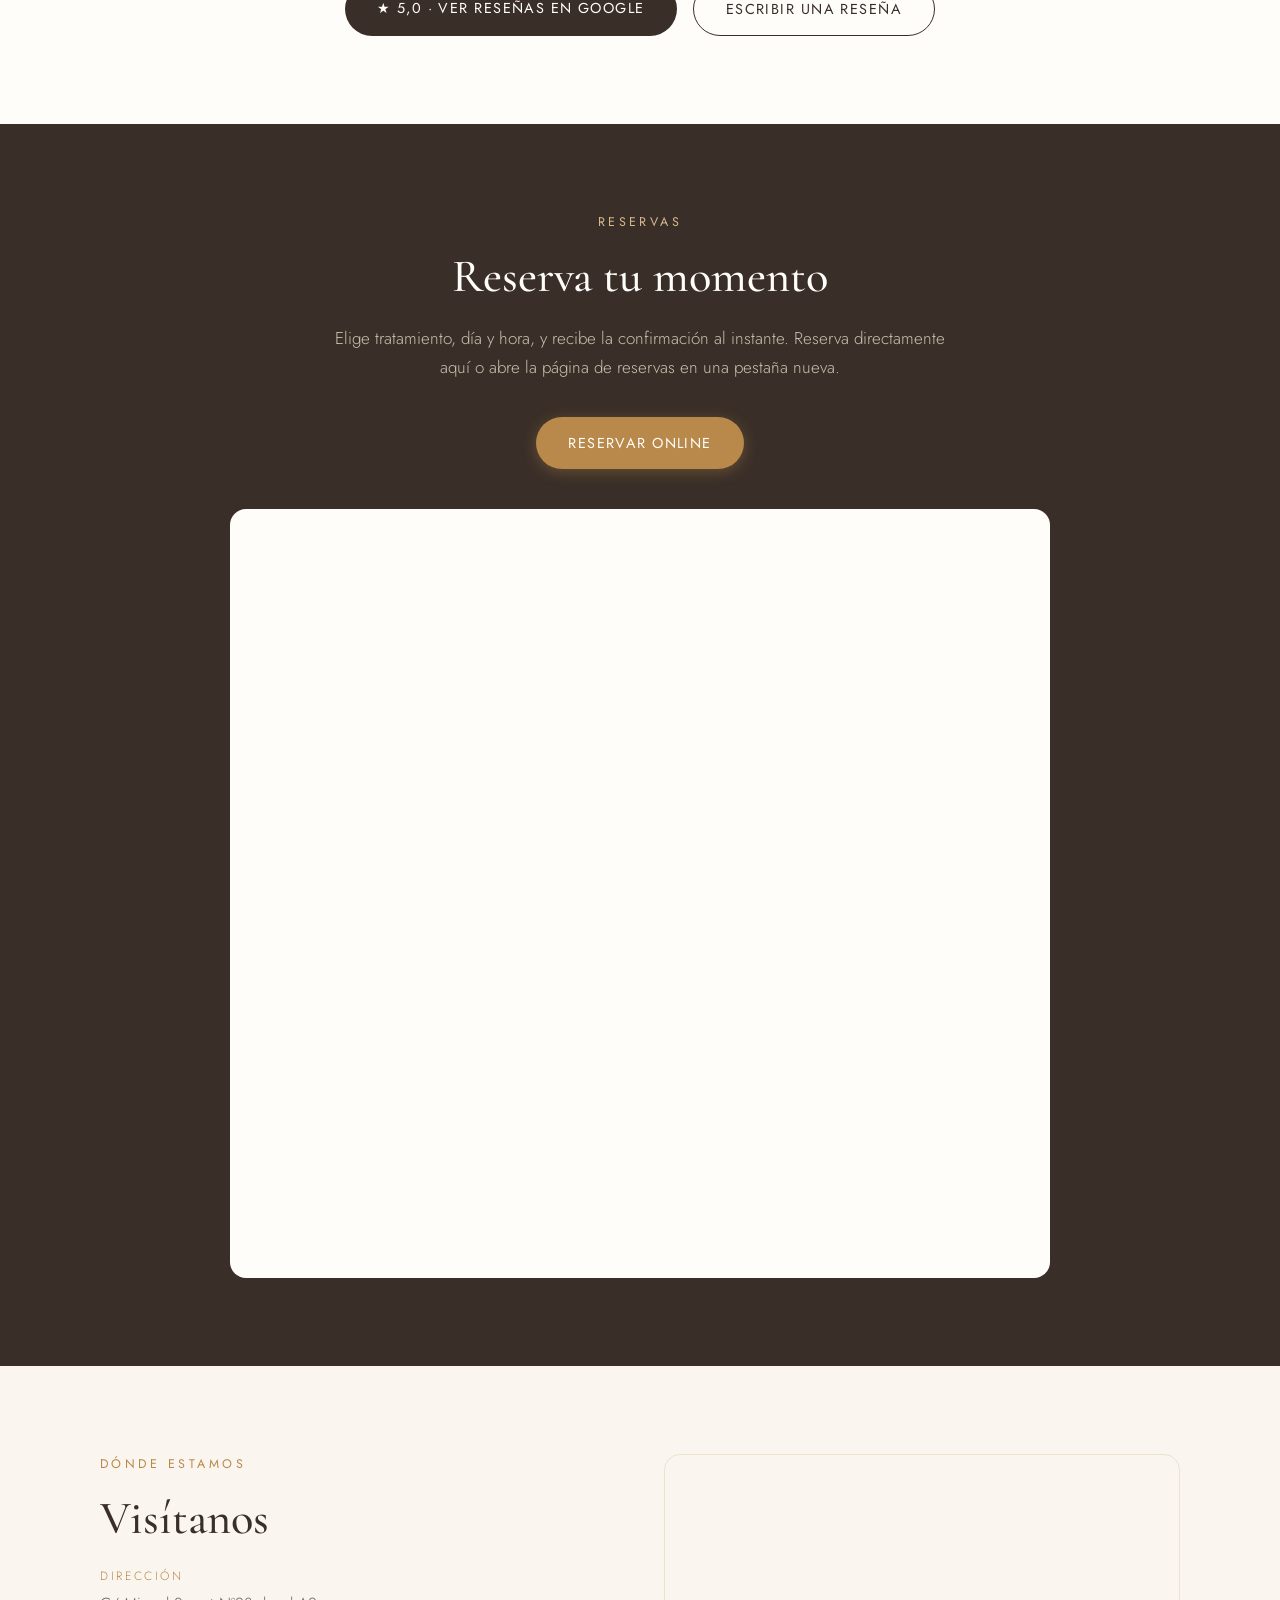
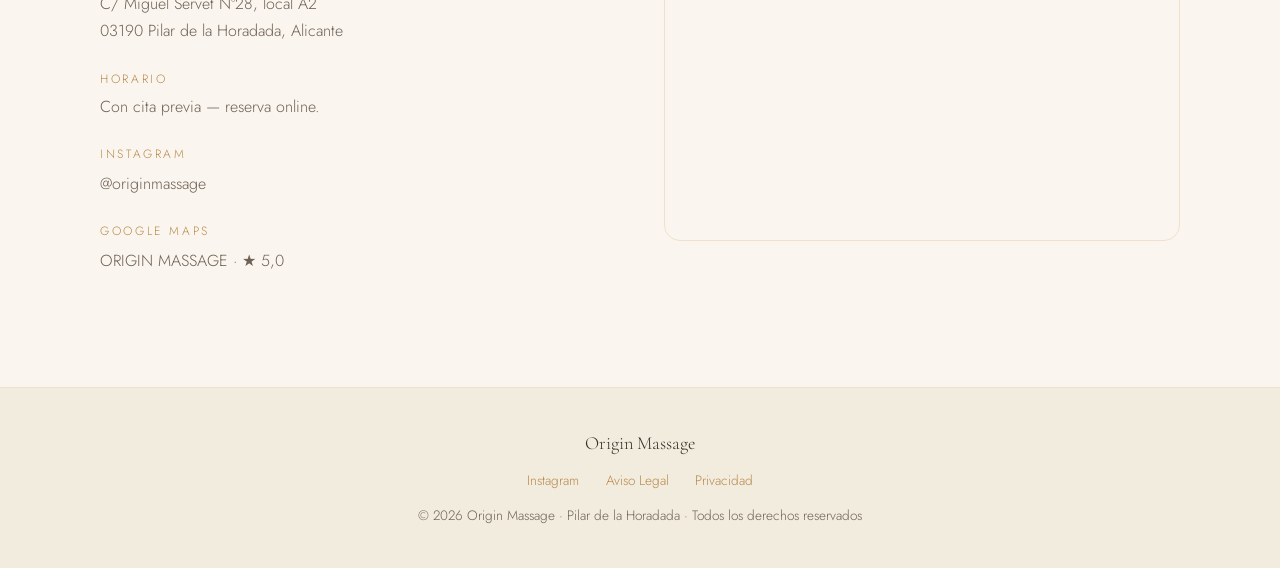
==== commit ae32376f: "Remove therapist phone numbers from main pages Contact entries and team-card numbers replaced with b" ====
--- a/index.html
+++ b/index.html
@@ -39,7 +39,6 @@
   },
   "geo": { "@type": "GeoCoordinates", "latitude": 37.85882, "longitude": -0.7877999 },
   "hasMap": "https://maps.google.com/?cid=11726872775915599812",
-  "telephone": ["+34670590297", "+34672350047"],
   "sameAs": [
     "https://www.instagram.com/originmassage/",
     "https://linktr.ee/originmassagepilardelahoradada"
@@ -130,14 +129,14 @@
           <h3>Flor Sánchez</h3>
           <div class="role">Masaje corporal</div>
           <p>Masaje terapéutico y de relajación: tejido profundo, deportivo, tailandés en camilla, reflexología podal tailandesa y drenaje linfático. Su masaje thai combina estiramientos asistidos con presión rítmica para liberar el cuerpo y soltar la tensión acumulada.</p>
-          <a class="phone" href="tel:+34670590297">+34 670 590 297</a>
+          <a class="phone" href="#reservar">Reservar con Flor</a>
         </div>
         <div class="t-card reveal">
           <div class="monogram">T</div>
           <h3>Tatiana Méndez</h3>
           <div class="role">Masaje facial y tratamientos</div>
           <p>Especialista en lifting facial natural japonés Kobido, masaje facial tailandés, masaje craneal y tratamientos renovadores de la piel con peeling botánico natural. Rituales que reafirman, iluminan y devuelven el equilibrio al rostro.</p>
-          <a class="phone" href="tel:+34672350047">+34 672 350 047</a>
+          <a class="phone" href="#reservar">Reservar con Tatiana</a>
         </div>
       </div>
     </div>
@@ -310,14 +309,6 @@
           <div>Con cita previa — <a href="#reservar">reserva online</a>.</div>
         </div>
         <div class="contact-item">
-          <div class="label">Masaje corporal · Flor Sánchez</div>
-          <a href="tel:+34670590297">+34 670 590 297</a>
-        </div>
-        <div class="contact-item">
-          <div class="label">Facial · Tatiana Méndez</div>
-          <a href="tel:+34672350047">+34 672 350 047</a>
-        </div>
-        <div class="contact-item">
           <div class="label">Instagram</div>
           <a href="https://www.instagram.com/originmassage/" target="_blank" rel="noopener">@originmassage</a>
         </div>
